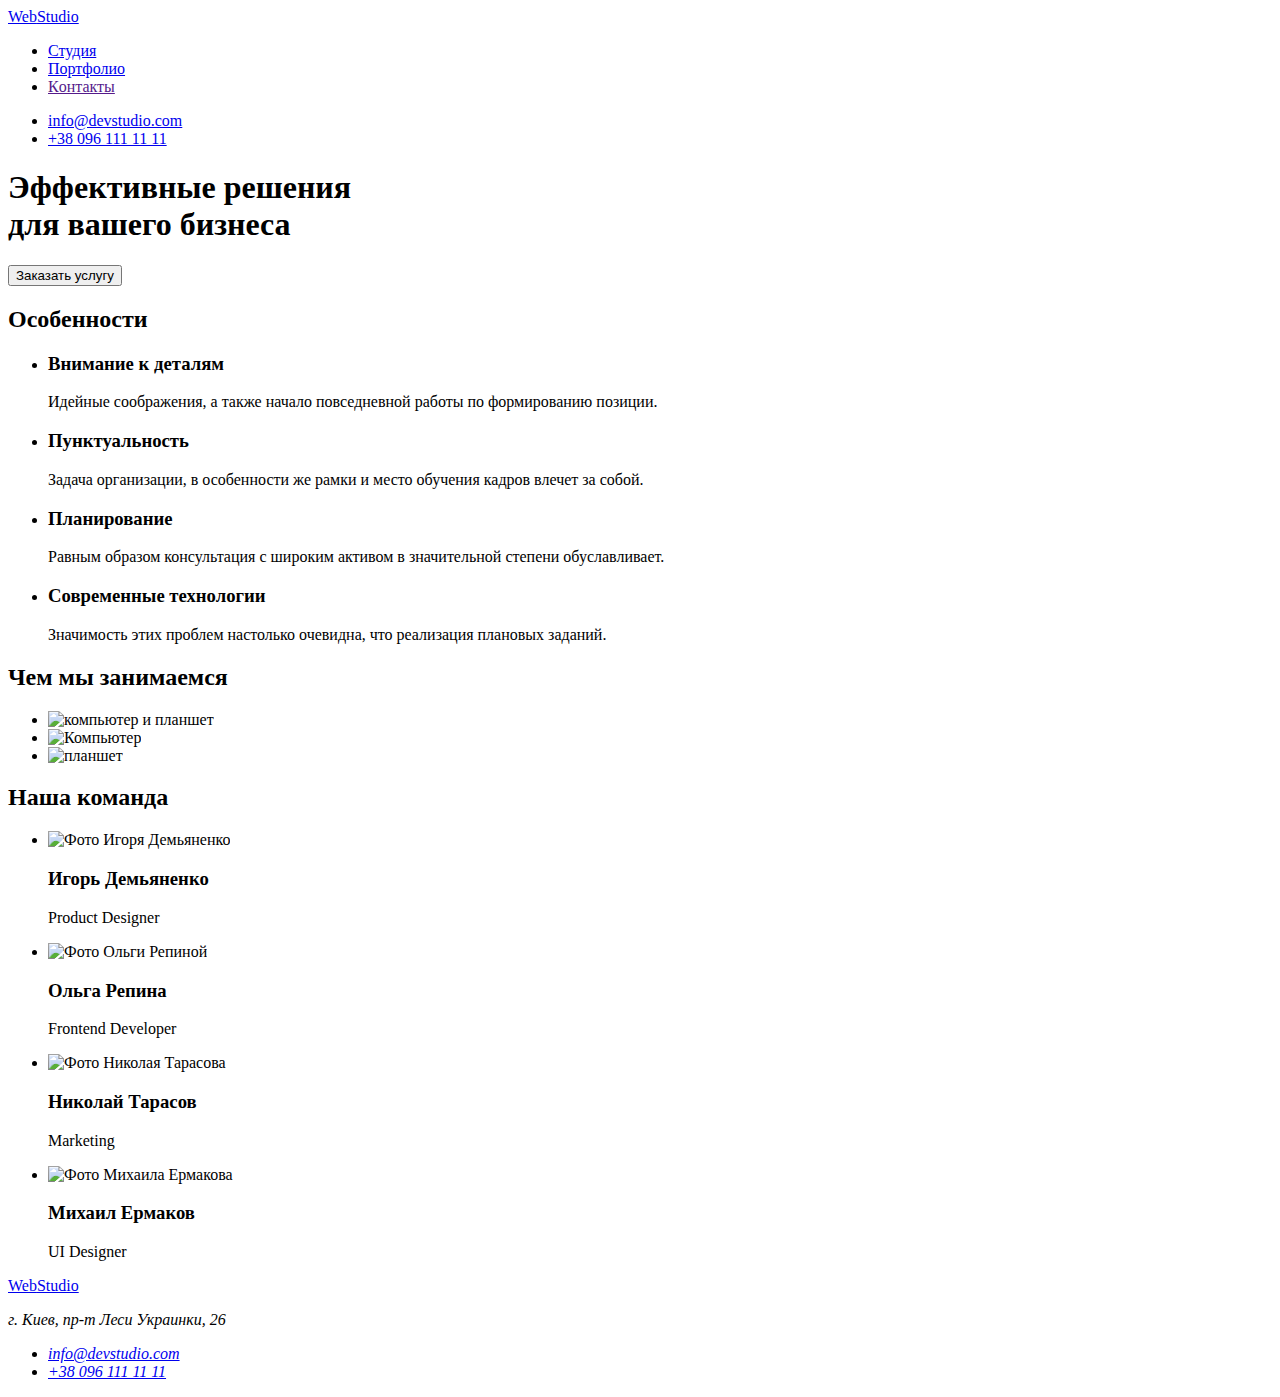
==== index.html @ 94d2646f "Добавляет стартовые файлы" ====
<!DOCTYPE html>
<html lang="ru">
  <head>
    <meta charset="UTF-8" />
    <meta name="viewport" content="width=device-width, initial-scale=1.0" />
    <title>WebStudio</title>
    <link rel="preconnect" href="https://fonts.gstatic.com" />
    <link
      href="https://fonts.googleapis.com/css2?family=Raleway:wght@700&family=Roboto:wght@400;500;700;900&display=swap"
      rel="stylesheet"
    />
    <link
      rel="stylesheet"
      href="https://cdnjs.cloudflare.com/ajax/libs/modern-normalize/1.0.0/modern-normalize.min.css"
      integrity="sha512-ISS7cAi1PEhQ8jnbJpJZMd29NlhNj4AWYyLOSp2CE/CsHxTCu+r+t0D2yoJudVrd0/8fTVPUVDzY5Tvli75u/g=="
      crossorigin="anonymous"
    />
    <link rel="stylesheet" href="css/styles.css" />
  </head>
  <body>
    <!--Шапка сайта-->
    <header class="page-header">
      <div class="container">
        <nav class="nav">
          <a class="link logo" href="./index.html"
            ><span class="logo-part">Web</span>Studio</a
          >
          <ul class="nav list">
            <li class="nav-item">
              <a class="link nav current" href="./index.html">Студия</a>
            </li>
            <li class="nav-item">
              <a class="link nav" href="./portfolio.html">Портфолио</a>
            </li>
            <li class="nav-item"><a class="link nav" href="">Кoнтакты</a></li>
          </ul>
        </nav>
        <ul class="list contacts">
          <li class="contacts-item">
            <a class="link" href="mailto:info@devstudio.com"
              >info@devstudio.com</a
            >
          </li>
          <li class="contacts-item">
            <a class="link" href="tel:+380961111111">+38 096 111 11 11</a>
          </li>
        </ul>
      </div>
    </header>

    <main>
      <!-- Hero section -->
      <section class="dark-bg hero-section">
        <div class="container hero-container">
          <h1 class="title">
            Эффективные решения <br />
            для вашего бизнеса
          </h1>
          <button type="button" class="button">Заказать услугу</button>
        </div>
      </section>
      <!-- Особенности -->
      <section class="section">
        <div class="container">
          <h2 class="hidden-title">Особенности</h2>
          <ul class="list card-set">
            <li class="features-item">
              <h3 class="title-features">Внимание к деталям</h3>
              <p class="text">
                Идейные соображения, а также начало повседневной работы по
                формированию позиции.
              </p>
            </li>
            <li class="features-item">
              <h3 class="title-features">Пунктуальность</h3>
              <p class="text">
                Задача организации, в особенности же рамки и место обучения
                кадров влечет за собой.
              </p>
            </li>
            <li class="features-item">
              <h3 class="title-features">Планирование</h3>
              <p class="text">
                Равным образом консультация с широким активом в значительной
                степени обуславливает.
              </p>
            </li>
            <li class="features-item">
              <h3 class="title-features">Современные технологии</h3>
              <p class="text">
                Значимость этих проблем настолько очевидна, что реализация
                плановых заданий.
              </p>
            </li>
          </ul>
        </div>
      </section>
      <!-- Чем мы занимаемся -->
      <section class="section gallery">
        <div class="container">
          <h2 class="second-title">Чем мы занимаемся</h2>
          <ul class="list card-set">
            <li class="gallery-item">
              <img
                width="370"
                src="./images/img.png"
                alt="компьютер и планшет"
              />
            </li>
            <li class="gallery-item">
              <img width="370" src="./images/img2.png" alt="Компьютер" />
            </li>
            <li class="gallery-item">
              <img width="370" src="./images/img3.png" alt="планшет" />
            </li>
          </ul>
        </div>
      </section>
      <!--Наша комнада-->
      <section class="section team">
        <div class="container">
          <h2 class="second-title">Наша команда</h2>
          <ul class="list card-set">
            <li class="team-cards">
              <img
                width="270"
                src="./images/demyanenko.jpg"
                alt="Фото Игоря Демьяненко"
              />
              <div class="card-text">
              <h3 class="team-names">Игорь Демьяненко</h3>
              <p class="position">Product Designer</p>
              </div>
            </li>
            <li class="team-cards">
              <img
                width="270"
                src="./images/repina.jpg"
                alt="Фото Ольги Репиной"
              />
              <div class="card-text">
              <h3 class="team-names">Ольга Репина</h3>
              <p class="position">Frontend Developer</p>
              </div>
              </li>
            </li>
            <li class="team-cards">
              <img
                width="270"
                src="./images/tarasov.jpg"
                alt="Фото Николая Тарасова"
              />
              <div class="card-text">
              <h3 class="team-names">Николай Тарасов</h3>
              <p class="position">Marketing</p>
              </div>
            </li>
            <li class="team-cards">
              <img
                width="270"
                src="./images/yermakov.jpg"
                alt="Фото Михаила Ермакова"
              />
              <div class="card-text">
              <h3 class="team-names">Михаил Ермаков</h3>
              <p class="position">UI Designer</p>
              </div>
            </li>
          </ul>
        </div>
      </section>
    </main>
    <footer class="dark-bg footer">
      <div class="container">
        <a class="link logo white" href="./index.html"
          ><span class="logo-part">Web</span>Studio</a
        >
        <address class="address">
          <p class="text address">г. Киев, пр-т Леси Украинки, 26</p>
          <ul class="list">
            <li class="footer-item">
              <a class="link" href="mailto:info@devstudio.com"
                >info@devstudio.com</a
              >
            </li>
            <li class="footer-item">
              <a class="link" href="tel:+380961111111">+38 096 111 11 11</a>
            </li>
          </ul>
        </address>
      </div>
    </footer>
  </body>
</html>
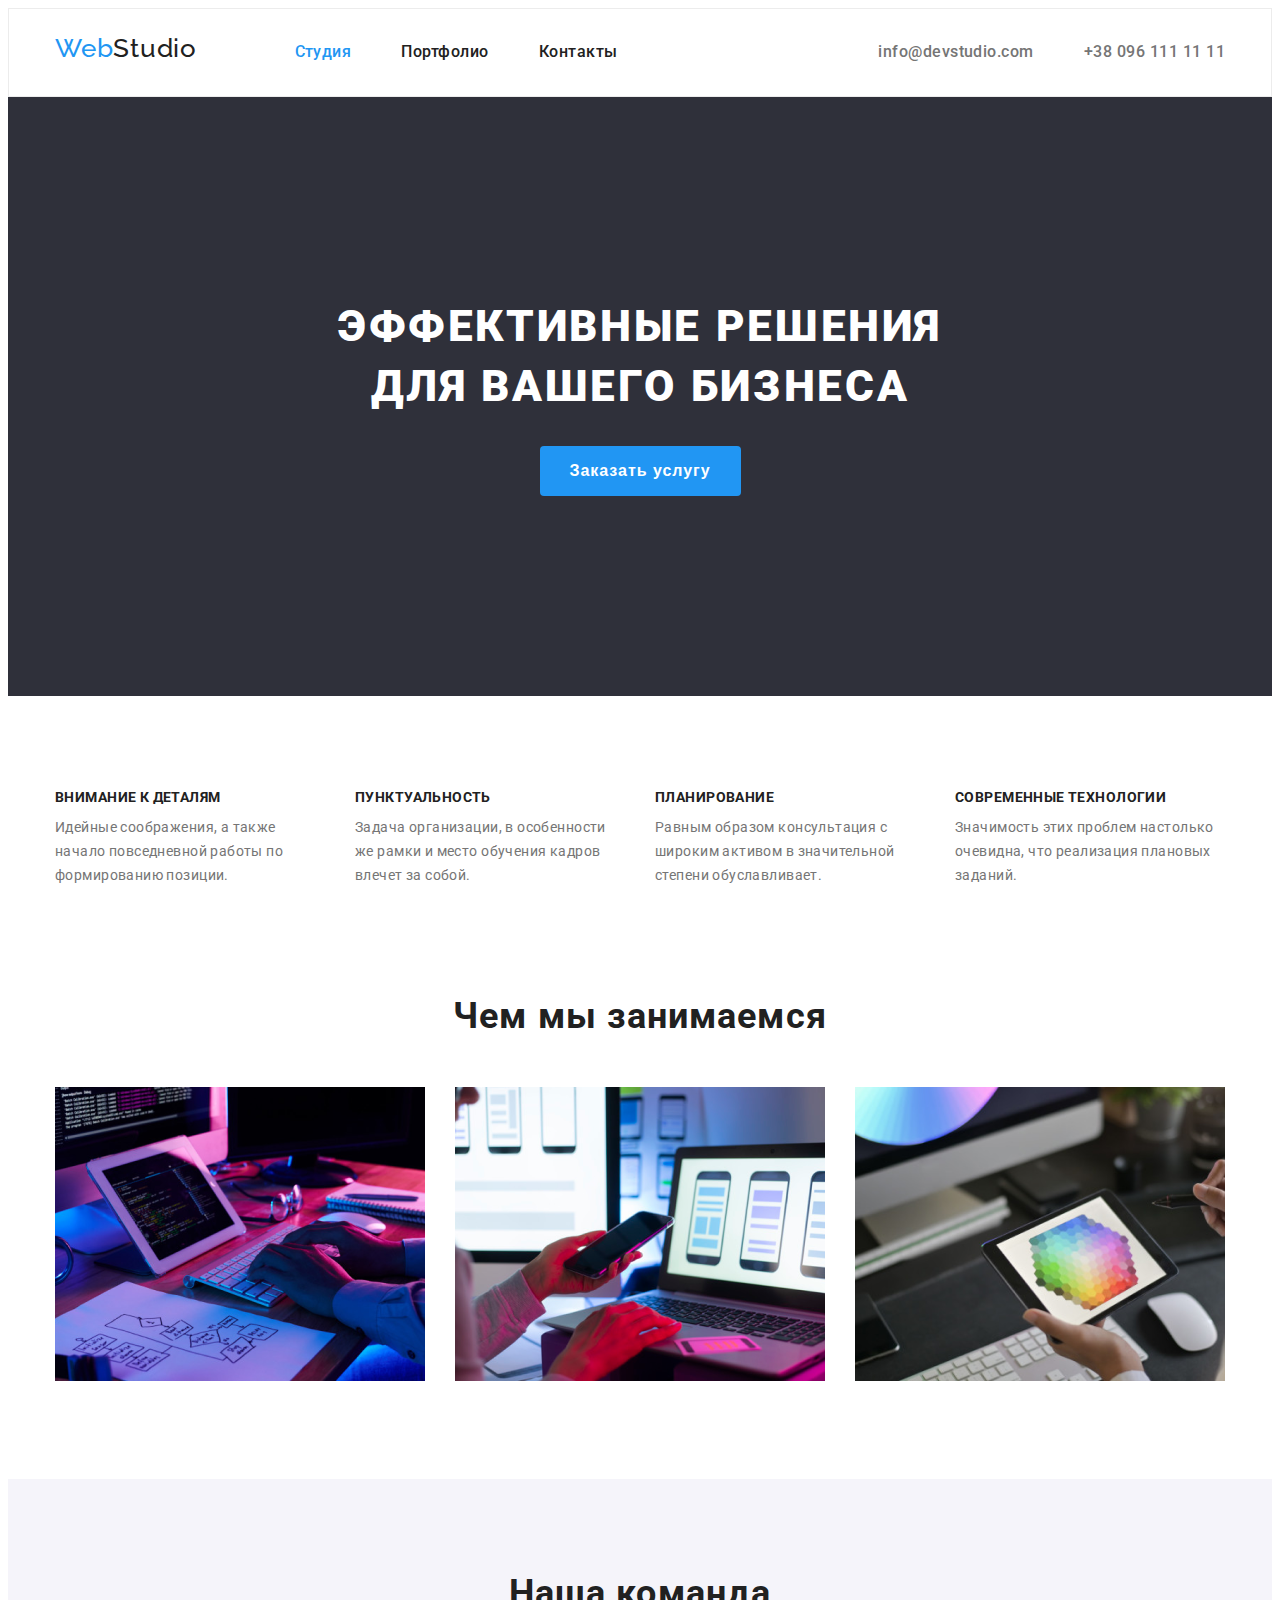
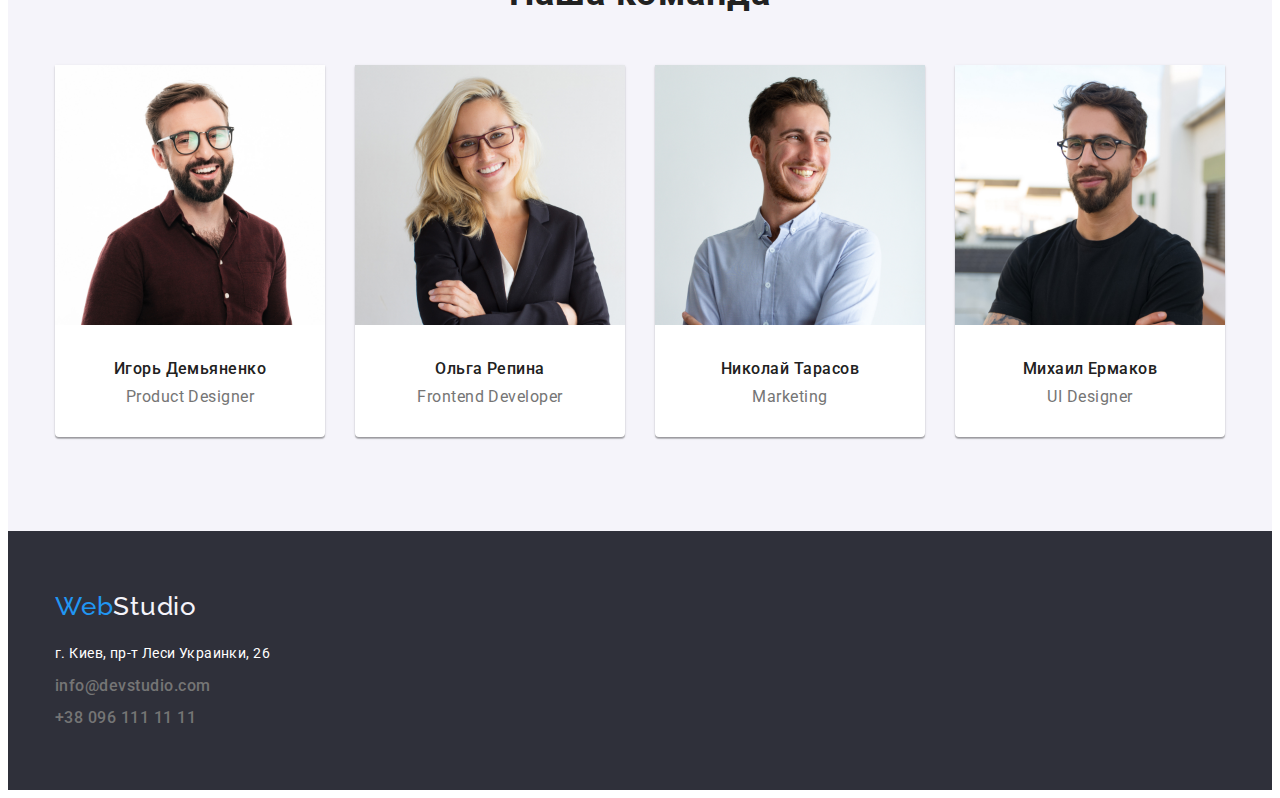
==== commit 497bb1ef: "Вносит правки" ====
--- a/index.html
+++ b/index.html
@@ -15,7 +15,7 @@
       integrity="sha512-ISS7cAi1PEhQ8jnbJpJZMd29NlhNj4AWYyLOSp2CE/CsHxTCu+r+t0D2yoJudVrd0/8fTVPUVDzY5Tvli75u/g=="
       crossorigin="anonymous"
     />
-    <link rel="stylesheet" href="css/styles.css" />
+    <link rel="stylesheet" href="./css /styles.css" />
   </head>
   <body>
     <!--Шапка сайта-->
@@ -103,15 +103,15 @@
             <li class="gallery-item">
               <img
                 width="370"
-                src="./images/img.png"
+                src="./images /img.png"
                 alt="компьютер и планшет"
               />
             </li>
             <li class="gallery-item">
-              <img width="370" src="./images/img2.png" alt="Компьютер" />
+              <img width="370" src="./images /img2.png" alt="Компьютер" />
             </li>
             <li class="gallery-item">
-              <img width="370" src="./images/img3.png" alt="планшет" />
+              <img width="370" src="./images /img3.png" alt="планшет" />
             </li>
           </ul>
         </div>
@@ -124,7 +124,7 @@
             <li class="team-cards">
               <img
                 width="270"
-                src="./images/demyanenko.jpg"
+                src="./images /demyanenko.jpg"
                 alt="Фото Игоря Демьяненко"
               />
               <div class="card-text">
@@ -135,7 +135,7 @@
             <li class="team-cards">
               <img
                 width="270"
-                src="./images/repina.jpg"
+                src="./images /repina.jpg"
                 alt="Фото Ольги Репиной"
               />
               <div class="card-text">
@@ -147,7 +147,7 @@
             <li class="team-cards">
               <img
                 width="270"
-                src="./images/tarasov.jpg"
+                src="./images /tarasov.jpg"
                 alt="Фото Николая Тарасова"
               />
               <div class="card-text">
@@ -158,7 +158,7 @@
             <li class="team-cards">
               <img
                 width="270"
-                src="./images/yermakov.jpg"
+                src="./images /yermakov.jpg"
                 alt="Фото Михаила Ермакова"
               />
               <div class="card-text">
--- a/css /styles.css
+++ b/css /styles.css
@@ -0,0 +1,355 @@
+:root {
+  --primary-color: #757575;
+  --secondary-color: #212121;
+  --accent-color: #2196f3;
+  --main-font: "Roboto";
+  --accent-font: "Raleway";
+  --prime-bg: #e5e5e5;
+  --secondary-bg: #f5f4fa;
+  --dark-bg: #2f303a;
+}
+html {
+  box-sizing: border-box;
+}
+
+*,
+*::before,
+*::after {
+  box-sizing: inherit;
+}
+
+h1,
+h2,
+h3,
+h4,
+h5,
+h6,
+p {
+  margin-top: 0;
+}
+
+.list {
+  list-style: none;
+  padding-left: 0;
+  margin: 0;
+}
+
+/* img {
+  display: block;
+  max-width: 100%;
+  height: auto; */
+
+body {
+  font-family: var(--main-font), sans-serif;
+  font-size: 16px;
+  letter-spacing: 0.03em;
+  color: var(--primary-color);
+  font-weight: 400;
+}
+
+.link {
+  color: inherit;
+  text-decoration: none;
+  line-height: 1.43;
+  font-weight: 500;
+  padding-top: 32px;
+  padding-bottom: 32px;
+}
+
+.container {
+  width: 1200px;
+  padding-right: 15px;
+  padding-left: 15px;
+  margin-left: auto;
+  margin-right: auto;
+}
+
+.nav.list {
+  display: inline-flex;
+}
+
+.nav-item:not(:last-child) {
+  margin-right: 50px;
+}
+
+.contacts-item:not(:last-child) {
+  margin-right: 50px;
+}
+
+.page-header .container {
+  display: flex;
+  align-items: center;
+}
+.nav {
+  margin-right: auto;
+  align-items: center;
+}
+.page-header .list.contacts {
+  display: flex;
+}
+
+.page-header {
+  /* padding-top: 30px;
+  padding-bottom: 30px; */
+  border: 1px solid #ececec;
+}
+
+.link.nav {
+  color: var(--secondary-color);
+  display: inline-block;
+}
+.link.nav.current {
+  color: var(--accent-color);
+}
+.link:hover,
+.link:focus,
+.link:active {
+  color: var(--accent-color);
+}
+
+.address {
+  font-style: inherit;
+  margin: 0;
+}
+.link.logo {
+  color: var(--secondary-color);
+  font-family: var(--accent-font);
+  font-size: 26px;
+  letter-spacing: 0.03em;
+  line-height: 1.19;
+  margin-right: 93px;
+  /* display: inline-block; */
+}
+.link.logo.white {
+  color: #f5f4fa;
+}
+.logo-part {
+  color: var(--accent-color);
+}
+.dark-bg {
+  background-color: var(--dark-bg);
+}
+.hero-section {
+  margin-left: auto;
+  margin-right: auto;
+  padding: 200px 0px;
+}
+
+.hero-container {
+  max-width: 696px;
+}
+
+.title {
+  font-size: 44px;
+  line-height: 1.36;
+  letter-spacing: 0.06em;
+  text-transform: uppercase;
+  text-align: center;
+  font-weight: 900;
+  color: #ffffff;
+}
+.button {
+  font-size: 16px;
+  line-height: 1.87;
+  font-weight: 700;
+  display: flex;
+  text-align: center;
+  align-items: center;
+  letter-spacing: 0.06em;
+  color: white;
+  background-color: var(--accent-color);
+  cursor: pointer;
+  margin-left: auto;
+  margin-right: auto;
+  /* margin-bottom: 200px; */
+  border: none;
+  border-radius: 4px;
+  padding-left: 30px;
+  padding-right: 30px;
+  padding-top: 10px;
+  padding-bottom: 10px;
+}
+.button:focus {
+  background-color: var(--accent-color);
+}
+.hidden-title {
+  /* visibility: hidden;
+  height: 0; */
+  position: absolute;
+  clip: rect(0 0 0 0);
+  width: 1px;
+  height: 1px;
+  margin: -1px;
+}
+.title-features {
+  font-size: 14px;
+  line-height: 1.14;
+  letter-spacing: 0.03em;
+  text-transform: uppercase;
+  color: var(--secondary-color);
+  font-weight: 700;
+  margin-bottom: 10px;
+}
+
+.text {
+  font-size: 14px;
+  line-height: 1.71;
+  letter-spacing: 0.03em;
+  color: var(--primary-color);
+}
+.section {
+  padding-top: 94px;
+  padding-bottom: 94px;
+}
+.section.team {
+  background-color: var(--secondary-bg);
+}
+.section.gallery {
+  padding-top: 0;
+}
+
+.second-title {
+  font-size: 36px;
+  line-height: 1.16;
+  text-align: center;
+  letter-spacing: 0.03em;
+  color: var(--secondary-color);
+  font-weight: 700;
+  margin-bottom: 50px;
+}
+.card-set {
+  display: flex;
+  flex-wrap: wrap;
+  margin-right: -30px;
+}
+.features-item {
+  width: 270px;
+  /* height: 101px; */
+  margin-right: 30px;
+  flex-basis: calc((100% - 4 * 30px) / 4);
+}
+
+.gallery-item {
+  margin-right: 30px;
+  flex-basis: calc((100% - 3 * 30px) / 3);
+}
+
+.team-names {
+  font-weight: 500;
+  font-size: 16px;
+  line-height: 1.187;
+  letter-spacing: 0.03em;
+  color: var(--secondary-color);
+  /* padding-top: 30px; */
+  margin-bottom: 0;
+}
+.team-cards {
+  text-align: center;
+  margin-right: 30px;
+  flex-basis: calc((100% - 4 * 30px) / 4);
+  background-color: #fff;
+  box-shadow: 0px 1px 3px rgba(0, 0, 0, 0.12), 0px 1px 1px rgba(0, 0, 0, 0.14),
+    0px 2px 1px rgba(0, 0, 0, 0.2);
+  border-radius: 0px 0px 4px 4px;
+}
+.card-text {
+  padding: 30px;
+}
+.position {
+  font-size: 16px;
+  line-height: 1.18;
+  letter-spacing: 0.03em;
+  color: var(--primary-color);
+  padding-top: 10px;
+  /* padding-bottom: 30px; */
+  margin-bottom: 0;
+}
+
+.dark-bg.footer {
+  padding-top: 60px;
+  padding-bottom: 60px;
+}
+.text.address {
+  color: #ffffff;
+  margin-top: 20px;
+}
+.footer-item {
+  margin-top: 9px;
+}
+.button-menu {
+  background: var(--secondary-bg);
+  border-radius: 4px;
+  font-family: Roboto;
+  font-size: 16px;
+  line-height: 1.62;
+  text-align: center;
+  letter-spacing: 0.03em;
+  align-items: center;
+  font-weight: 500;
+  border: none;
+  padding-left: 22px;
+  padding-right: 22px;
+  padding-top: 6px;
+  padding-bottom: 6px;
+}
+.button-menu:hover,
+.button-menu:focus {
+  background-color: var(--accent-color);
+  color: #ffffff;
+  box-shadow: 0px 3px 1px rgba(0, 0, 0, 0.1), 0px 1px 2px rgba(0, 0, 0, 0.08),
+    0px 2px 2px rgba(0, 0, 0, 0.12);
+}
+.menu {
+  text-align: center;
+  margin-right: 9px;
+}
+.list.menu-item {
+  justify-content: center;
+  margin-bottom: 50px;
+}
+.portfolio-text {
+  /* margin-left: 24px;
+  margin-top: 20px; */
+  padding-left: 24px;
+  padding-right: 24px;
+  padding-top: 20px;
+  padding-bottom: 20px;
+}
+
+.portfolio-tittle {
+  font-weight: 700;
+  font-size: 18px;
+  line-height: 2;
+  letter-spacing: 0.06em;
+  color: var(--secondary-color);
+  /* margin-top: 20px; */
+  /* margin-left: 24px; */
+  margin-bottom: 0;
+}
+.portfolio-item {
+  font-size: 16px;
+  line-height: 1.87;
+  letter-spacing: 0.03em;
+  color: var(--primary-color);
+  /* margin-left: 24px; */
+  /* margin-bottom: 20px; */
+  margin-top: 4px;
+  margin-block-end: 0em;
+}
+.portfolio-card {
+  margin-right: 30px;
+  flex-basis: calc((100% - 9 * 30px) / 9);
+  border: 1px solid #eeeeee;
+  width: 370px;
+  margin-bottom: 30px;
+  min-height: 404px;
+  border-top: none;
+}
+
+.portfolio-card:nth-child(3n) {
+  margin-right: 0;
+}
+
+.portfolio-card:nth-last-child(-n + 3) {
+  margin-bottom: 0;
+}
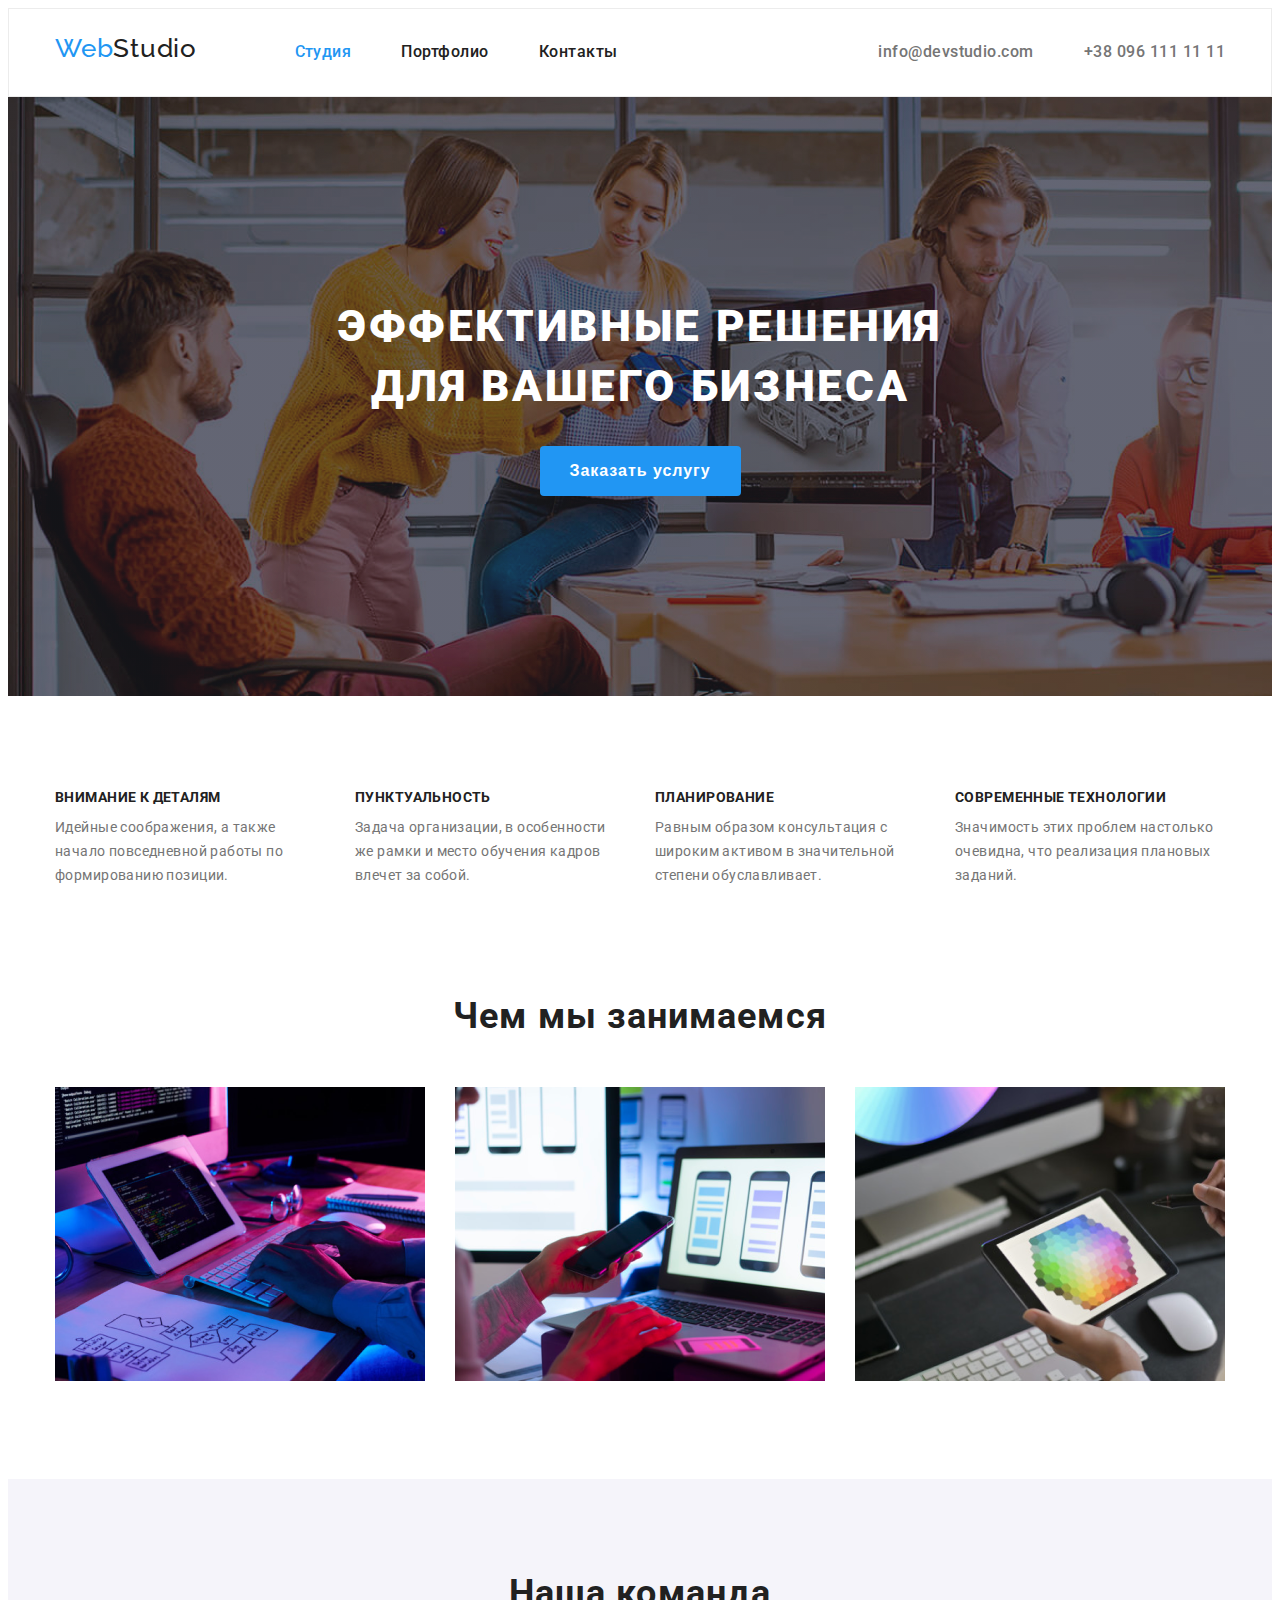
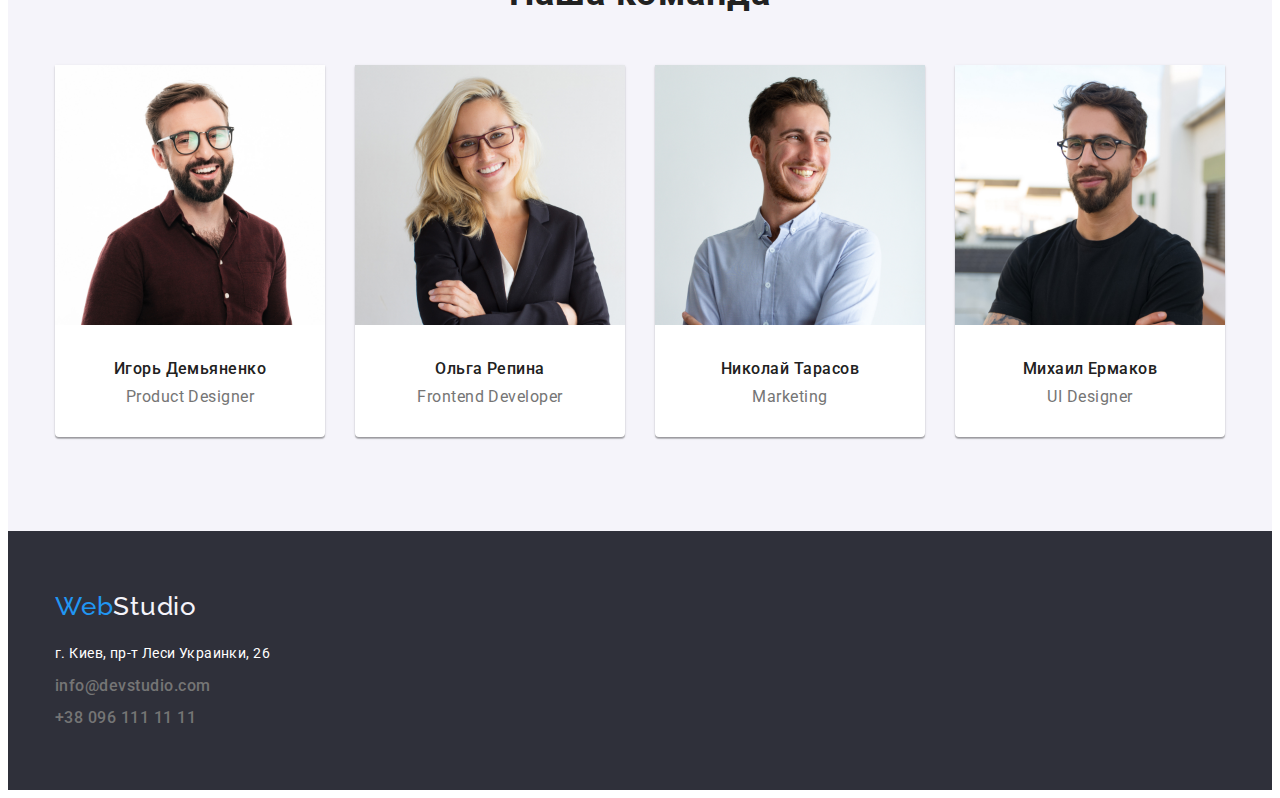
==== commit dce1f22e: "добавляет svg" ====
--- a/index.html
+++ b/index.html
@@ -50,7 +50,7 @@
 
     <main>
       <!-- Hero section -->
-      <section class="dark-bg hero-section">
+      <section class="hero-section">
         <div class="container hero-container">
           <h1 class="title">
             Эффективные решения <br />
@@ -103,15 +103,15 @@
             <li class="gallery-item">
               <img
                 width="370"
-                src="./images /img.png"
+                src="./images/img.png"
                 alt="компьютер и планшет"
               />
             </li>
             <li class="gallery-item">
-              <img width="370" src="./images /img2.png" alt="Компьютер" />
+              <img width="370" src="./images/img2.png" alt="Компьютер" />
             </li>
             <li class="gallery-item">
-              <img width="370" src="./images /img3.png" alt="планшет" />
+              <img width="370" src="./images/img3.png" alt="планшет" />
             </li>
           </ul>
         </div>
@@ -124,7 +124,7 @@
             <li class="team-cards">
               <img
                 width="270"
-                src="./images /demyanenko.jpg"
+                src="./images/demyanenko.jpg"
                 alt="Фото Игоря Демьяненко"
               />
               <div class="card-text">
@@ -135,7 +135,7 @@
             <li class="team-cards">
               <img
                 width="270"
-                src="./images /repina.jpg"
+                src="./images/repina.jpg"
                 alt="Фото Ольги Репиной"
               />
               <div class="card-text">
@@ -147,7 +147,7 @@
             <li class="team-cards">
               <img
                 width="270"
-                src="./images /tarasov.jpg"
+                src="./images/tarasov.jpg"
                 alt="Фото Николая Тарасова"
               />
               <div class="card-text">
@@ -158,7 +158,7 @@
             <li class="team-cards">
               <img
                 width="270"
-                src="./images /yermakov.jpg"
+                src="./images/yermakov.jpg"
                 alt="Фото Михаила Ермакова"
               />
               <div class="card-text">
--- a/css /styles.css
+++ b/css /styles.css
@@ -96,7 +96,7 @@
 
 .link.nav {
   color: var(--secondary-color);
-  display: inline-block;
+  display: block;
 }
 .link.nav.current {
   color: var(--accent-color);
@@ -133,6 +133,15 @@
   margin-left: auto;
   margin-right: auto;
   padding: 200px 0px;
+  background-image: linear-gradient(
+      to top,
+      rgba(47, 48, 58, 0.4),
+      rgba(47, 48, 58, 0.4)
+    ),
+    url(../images/bgimg.jpg);
+
+  max-width: 1600px;
+  background-repeat: no-repeat;
 }
 
 .hero-container {
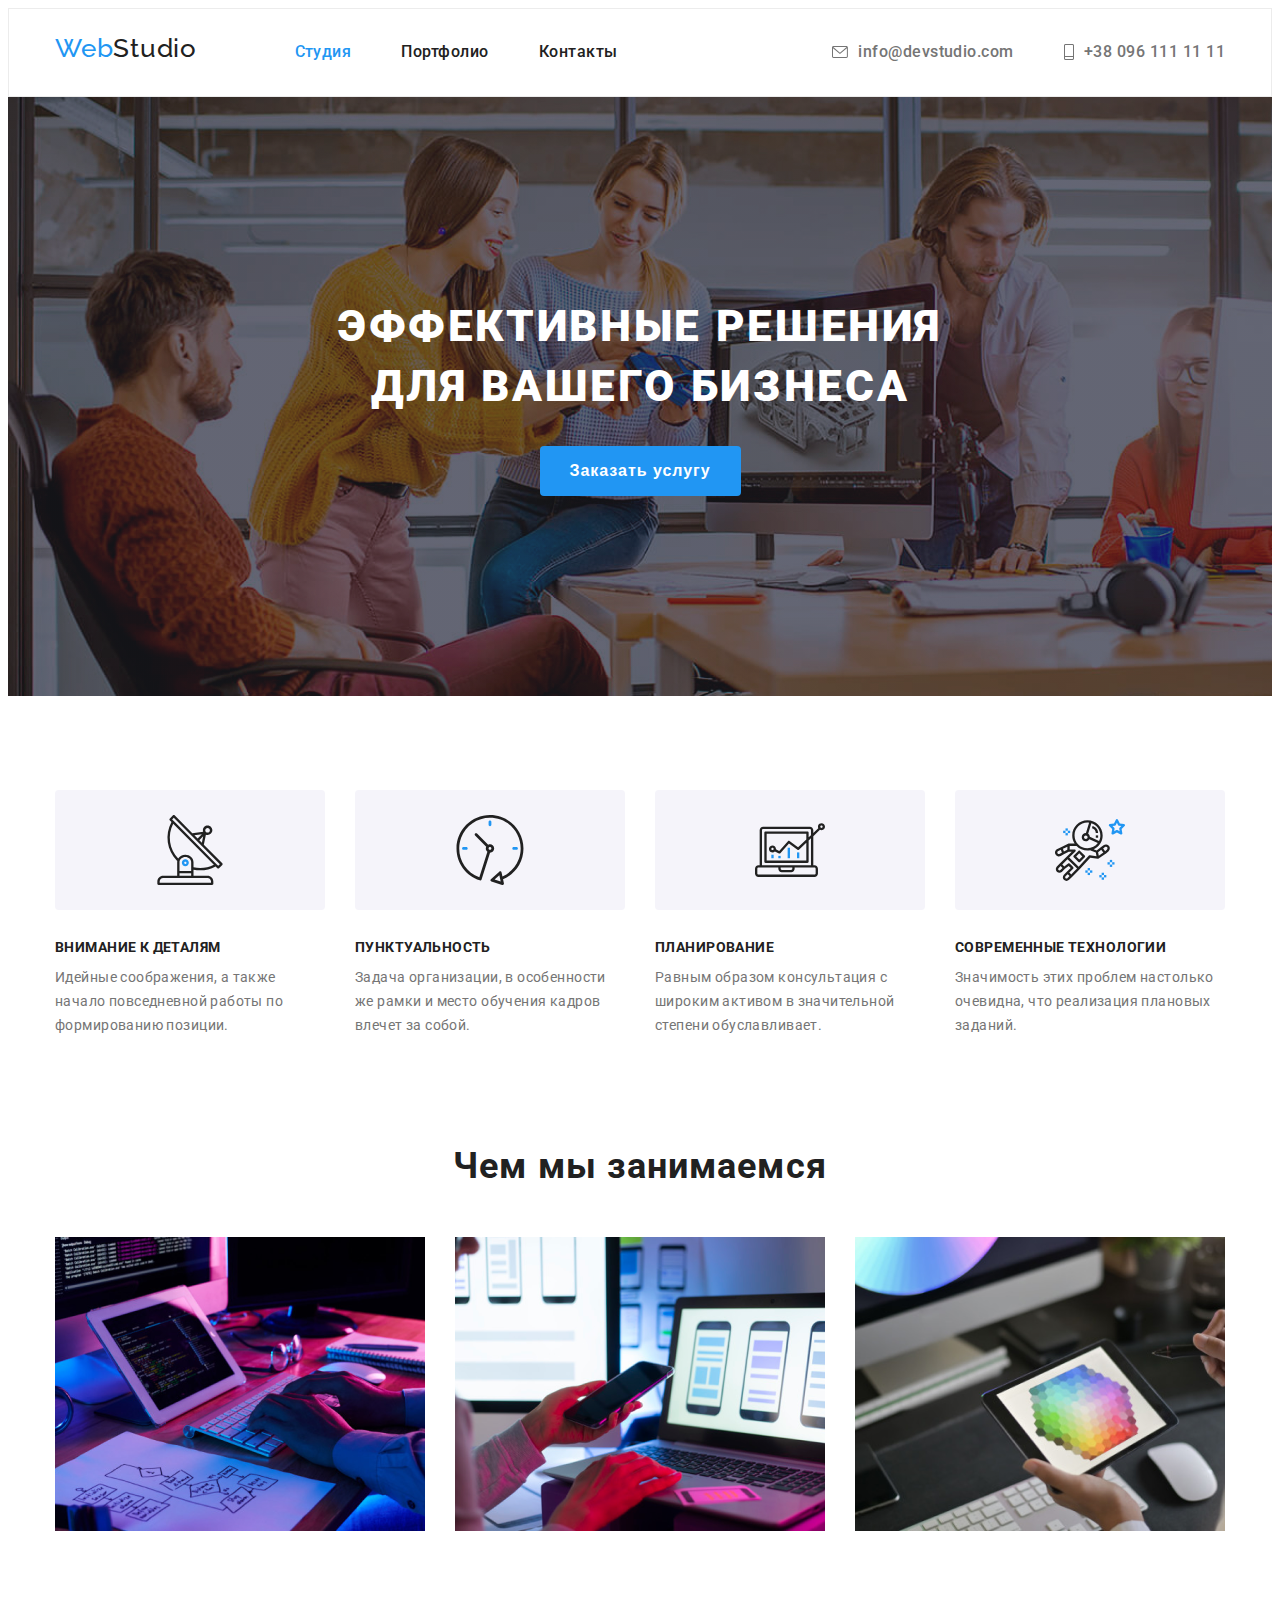
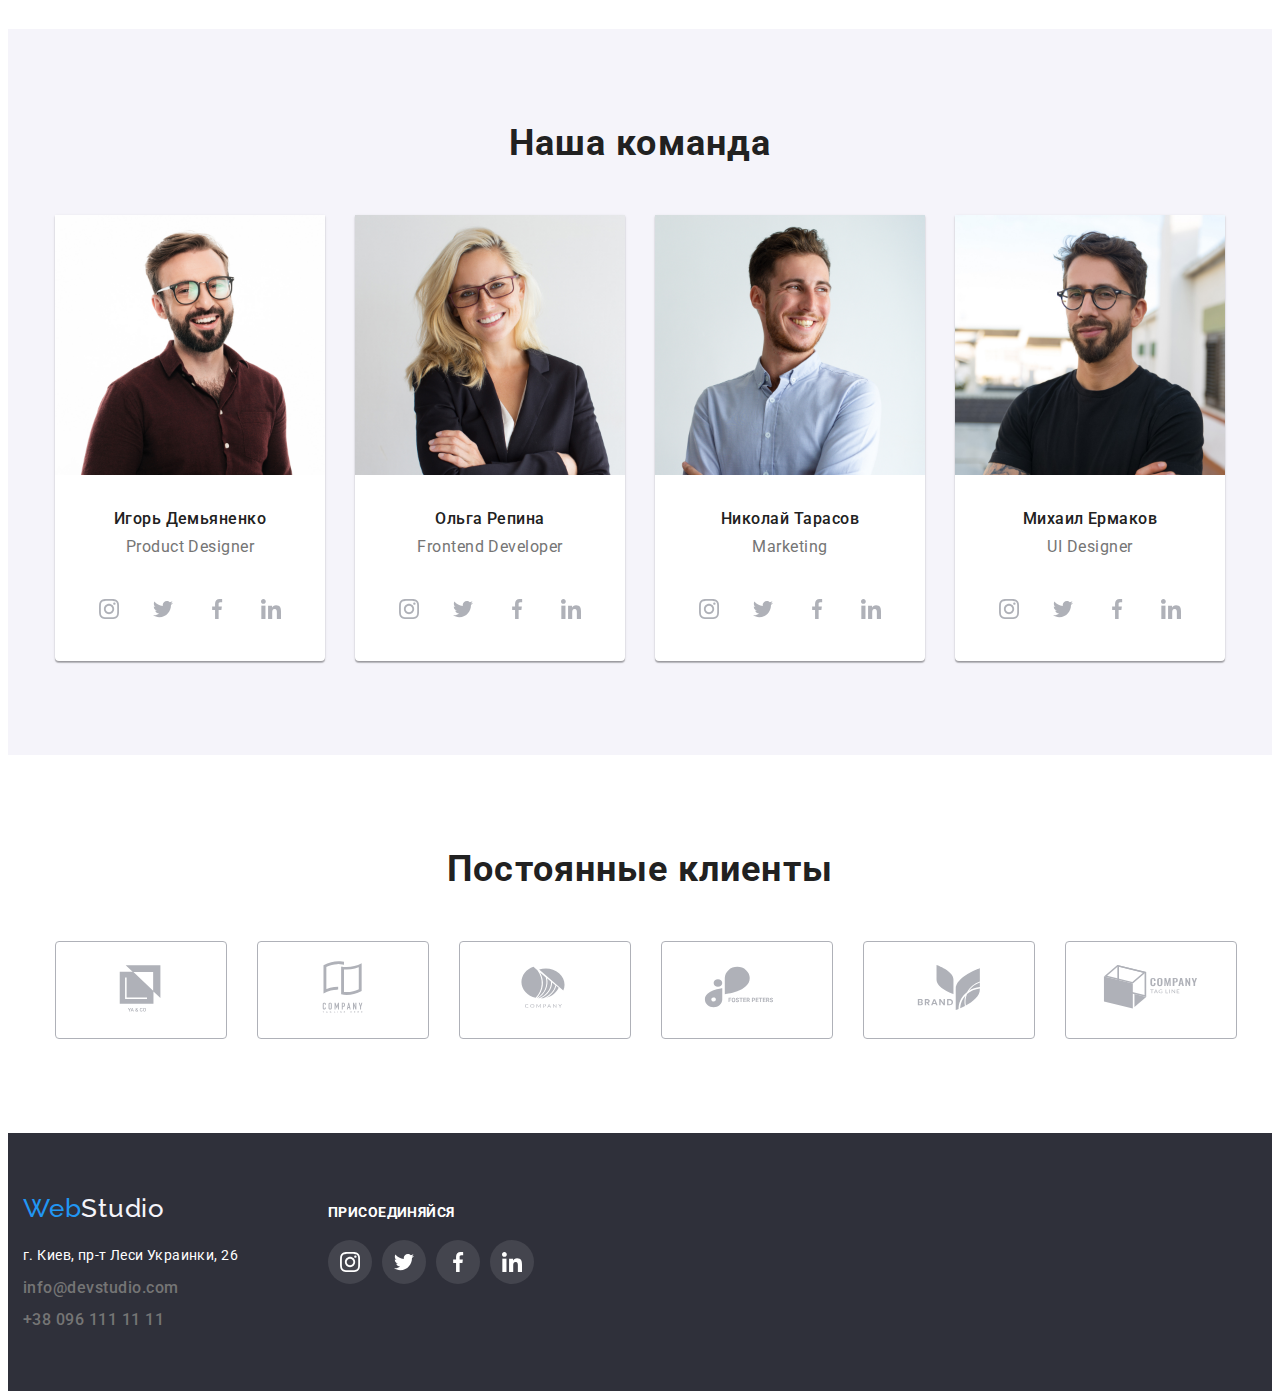
==== commit d3548193: "Добавляет фон и декоративные элементы" ====
--- a/index.html
+++ b/index.html
@@ -37,12 +37,20 @@
         </nav>
         <ul class="list contacts">
           <li class="contacts-item">
-            <a class="link" href="mailto:info@devstudio.com"
-              >info@devstudio.com</a
-            >
+            <a class="link contacts-link" href="mailto:info@devstudio.com"> 
+              <svg class="contacts-icon">
+                <use href="./images/svg/sprite.svg#icon-envelope"></use>
+              </svg>
+              info@devstudio.com
+              </a>
           </li>
           <li class="contacts-item">
-            <a class="link" href="tel:+380961111111">+38 096 111 11 11</a>
+            <a class="link contacts-link" href="tel:+380961111111">
+              <svg class="contacts-icon phone">
+                <use href="./images/svg/sprite.svg#icon-phone"></use>
+              </svg>
+              +38 096 111 11 11
+            </a>
           </li>
         </ul>
       </div>
@@ -64,28 +72,28 @@
         <div class="container">
           <h2 class="hidden-title">Особенности</h2>
           <ul class="list card-set">
-            <li class="features-item">
+            <li class="features-item first-feature">
               <h3 class="title-features">Внимание к деталям</h3>
               <p class="text">
                 Идейные соображения, а также начало повседневной работы по
                 формированию позиции.
               </p>
             </li>
-            <li class="features-item">
+            <li class="features-item second-feature">
               <h3 class="title-features">Пунктуальность</h3>
               <p class="text">
                 Задача организации, в особенности же рамки и место обучения
                 кадров влечет за собой.
               </p>
             </li>
-            <li class="features-item">
+            <li class="features-item third-feature">
               <h3 class="title-features">Планирование</h3>
               <p class="text">
                 Равным образом консультация с широким активом в значительной
                 степени обуславливает.
               </p>
             </li>
-            <li class="features-item">
+            <li class="features-item fourth-feature">
               <h3 class="title-features">Современные технологии</h3>
               <p class="text">
                 Значимость этих проблем настолько очевидна, что реализация
@@ -120,6 +128,7 @@
       <section class="section team">
         <div class="container">
           <h2 class="second-title">Наша команда</h2>
+
           <ul class="list card-set">
             <li class="team-cards">
               <img
@@ -131,6 +140,38 @@
               <h3 class="team-names">Игорь Демьяненко</h3>
               <p class="position">Product Designer</p>
               </div>
+              
+              <ul class="list social-icons">
+                <li class="social-icons-item">
+                  <a href="" class="social-icons-link" target="_blank" rel="noopener noreferrer">
+                    <svg class="social-icons-svg">
+                      <use href="./images/svg/sprite.svg#icon-instagram"></use>
+                    </svg>
+                  </a>
+                </li>
+                <li class="social-icons-item">
+                  <a href="" class="social-icons-link" target="_blank" rel="noopener noreferrer">
+                    <svg class="social-icons-svg">
+                      <use href="./images/svg/sprite.svg#icon-twitter"></use>
+                    </svg>
+                  </a>
+                </li>
+                <li class="social-icons-item">
+                  <a href="" class="social-icons-link" target="_blank" rel="noopener noreferrer">
+                    <svg class="social-icons-svg">
+                      <use href="./images/svg/sprite.svg#icon-facebook"></use>
+                    </svg>
+                  </a>
+                </li>
+                <li class="social-icons-item">
+                  <a href="" class="social-icons-link" target="_blank" rel="noopener noreferrer">
+                    <svg class="social-icons-svg">
+                      <use href="./images/svg/sprite.svg#icon-linkedin"></use>
+                    </svg>
+                  </a>
+                </li>
+              </ul>
+
             </li>
             <li class="team-cards">
               <img
@@ -142,6 +183,38 @@
               <h3 class="team-names">Ольга Репина</h3>
               <p class="position">Frontend Developer</p>
               </div>
+
+               <ul class="list social-icons">
+                <li class="social-icons-item">
+                  <a href="" class="social-icons-link" target="_blank" rel="noopener noreferrer">
+                    <svg class="social-icons-svg">
+                      <use href="./images/svg/sprite.svg#icon-instagram"></use>
+                    </svg>
+                  </a>
+                </li>
+                <li class="social-icons-item">
+                  <a href="" class="social-icons-link" target="_blank" rel="noopener noreferrer">
+                    <svg class="social-icons-svg">
+                      <use href="./images/svg/sprite.svg#icon-twitter"></use>
+                    </svg>
+                  </a>
+                </li>
+                <li class="social-icons-item">
+                  <a href="" class="social-icons-link" target="_blank" rel="noopener noreferrer">
+                    <svg class="social-icons-svg">
+                      <use href="./images/svg/sprite.svg#icon-facebook"></use>
+                    </svg>
+                  </a>
+                </li>
+                <li class="social-icons-item">
+                  <a href="" class="social-icons-link" target="_blank" rel="noopener noreferrer">
+                    <svg class="social-icons-svg">
+                      <use href="./images/svg/sprite.svg#icon-linkedin"></use>
+                    </svg>
+                  </a>
+                </li>
+              </ul>
+
               </li>
             </li>
             <li class="team-cards">
@@ -154,6 +227,38 @@
               <h3 class="team-names">Николай Тарасов</h3>
               <p class="position">Marketing</p>
               </div>
+
+               <ul class="list social-icons">
+                <li class="social-icons-item">
+                  <a href="" class="social-icons-link" target="_blank" rel="noopener noreferrer">
+                    <svg class="social-icons-svg">
+                      <use href="./images/svg/sprite.svg#icon-instagram"></use>
+                    </svg>
+                  </a>
+                </li>
+                <li class="social-icons-item">
+                  <a href="" class="social-icons-link" target="_blank" rel="noopener noreferrer">
+                    <svg class="social-icons-svg">
+                      <use href="./images/svg/sprite.svg#icon-twitter"></use>
+                    </svg>
+                  </a>
+                </li>
+                <li class="social-icons-item">
+                  <a href="" class="social-icons-link" target="_blank" rel="noopener noreferrer">
+                    <svg class="social-icons-svg">
+                      <use href="./images/svg/sprite.svg#icon-facebook"></use>
+                    </svg>
+                  </a>
+                </li>
+                <li class="social-icons-item">
+                  <a href="" class="social-icons-link" target="_blank" rel="noopener noreferrer">
+                    <svg class="social-icons-svg">
+                      <use href="./images/svg/sprite.svg#icon-linkedin"></use>
+                    </svg>
+                  </a>
+                </li>
+              </ul>
+
             </li>
             <li class="team-cards">
               <img
@@ -165,13 +270,99 @@
               <h3 class="team-names">Михаил Ермаков</h3>
               <p class="position">UI Designer</p>
               </div>
+
+               <ul class="list social-icons">
+                <li class="social-icons-item">
+                  <a href="" class="social-icons-link" target="_blank" rel="noopener noreferrer">
+                    <svg class="social-icons-svg">
+                      <use href="./images/svg/sprite.svg#icon-instagram"></use>
+                    </svg>
+                  </a>
+                </li>
+                <li class="social-icons-item">
+                  <a href="" class="social-icons-link" target="_blank" rel="noopener noreferrer">
+                    <svg class="social-icons-svg">
+                      <use href="./images/svg/sprite.svg#icon-twitter"></use>
+                    </svg>
+                  </a>
+                </li>
+                <li class="social-icons-item">
+                  <a href="" class="social-icons-link" target="_blank" rel="noopener noreferrer">
+                    <svg class="social-icons-svg">
+                      <use href="./images/svg/sprite.svg#icon-facebook"></use>
+                    </svg>
+                  </a>
+                </li>
+                <li class="social-icons-item">
+                  <a href="" class="social-icons-link" target="_blank" rel="noopener noreferrer">
+                    <svg class="social-icons-svg">
+                      <use href="./images/svg/sprite.svg#icon-linkedin"></use>
+                    </svg>
+                  </a>
+                </li>
+              </ul>
+
+            </li>
+          </ul>
+        </div>
+      </section>
+
+      <!-- Постоянные  клиенты -->
+      <section class="section">
+        <div class="container">
+          <h2 class="second-title">Постоянные клиенты</h2>
+          <ul class="list clients-list">
+            <li class="clients-item">
+              <a href="" class="clients-link">
+                <svg class="clients-svg">
+                  <use href="./images/svg/sprite.svg#icon-yaco"></use>
+                </svg>
+              </a>
+            </li>
+            <li class="clients-item">
+              <a href="" class="clients-link">
+                <svg class="clients-svg">
+                  <use href="./images/svg/sprite.svg#icon-company"></use>
+                </svg>
+              </a>
+            </li>
+            <li class="clients-item">
+              <a href="" class="clients-link">
+                <svg class="clients-svg">
+                  <use href="./images/svg/sprite.svg#icon-thirdco"></use>
+                </svg>
+              </a>
+            </li>
+            <li class="clients-item">
+              <a href="" class="clients-link">
+                <svg class="clients-svg">
+                  <use href="./images/svg/sprite.svg#icon-foster"></use>
+                </svg>
+              </a>
+            </li>
+            <li class="clients-item">
+              <a href="" class="clients-link">
+                <svg class="clients-svg">
+                  <use href="./images/svg/sprite.svg#icon-brand"></use>
+                </svg>
+              </a>
+            </li>
+            <li class="clients-item">
+              <a href="" class="clients-link">
+                <svg class="clients-svg">
+                  <use href="./images/svg/sprite.svg#icon-tagline"></use>
+                </svg>
+              </a>
             </li>
           </ul>
         </div>
       </section>
     </main>
+    
+    <!-- Футер -->
     <footer class="dark-bg footer">
-      <div class="container">
+      <div class="container footer-container">
+        <div class="address-container">
         <a class="link logo white" href="./index.html"
           ><span class="logo-part">Web</span>Studio</a
         >
@@ -188,7 +379,41 @@
             </li>
           </ul>
         </address>
-      </div>
+        </div>
+        <div class="join-container">
+           <h3 class="third-title">Присоединяйся</h3>
+             <ul class="list social-icons">
+                <li class="social-icons-item">
+                  <a href="" class="footer-icons-link" target="_blank" rel="noopener noreferrer">
+                    <svg class="footer-icons-svg">
+                      <use href="./images/svg/sprite.svg#icon-instagram"></use>
+                    </svg>
+                  </a>
+                </li>
+                <li class="social-icons-item">
+                  <a href="" class="footer-icons-link" target="_blank" rel="noopener noreferrer">
+                    <svg class="footer-icons-svg">
+                      <use href="./images/svg/sprite.svg#icon-twitter"></use>
+                    </svg>
+                  </a>
+                </li>
+                <li class="social-icons-item">
+                  <a href="" class="footer-icons-link" target="_blank" rel="noopener noreferrer">
+                    <svg class="footer-icons-svg">
+                      <use href="./images/svg/sprite.svg#icon-facebook"></use>
+                    </svg>
+                  </a>
+                </li>
+                <li class="social-icons-item">
+                  <a href="" class="footer-icons-link" target="_blank" rel="noopener noreferrer">
+                    <svg class="footer-icons-svg">
+                      <use href="./images/svg/sprite.svg#icon-linkedin"></use>
+                    </svg>
+                  </a>
+                </li>
+              </ul>
+              </div>
+          </div>
     </footer>
   </body>
 </html>
--- a/css /styles.css
+++ b/css /styles.css
@@ -7,6 +7,7 @@
   --prime-bg: #e5e5e5;
   --secondary-bg: #f5f4fa;
   --dark-bg: #2f303a;
+  --social-icon-color: #afb1b8;
 }
 html {
   box-sizing: border-box;
@@ -64,6 +65,7 @@
   margin-right: auto;
 }
 
+/* Хедер */
 .nav.list {
   display: inline-flex;
 }
@@ -74,6 +76,23 @@
 
 .contacts-item:not(:last-child) {
   margin-right: 50px;
+}
+.contacts-link {
+  display: flex;
+  align-items: center;
+}
+.contacts-icon {
+  width: 16px;
+  height: 12px;
+  margin-right: 10px;
+  fill: var(--primary-color);
+}
+.contacts-icon.phone {
+  width: 10px;
+  height: 16px;
+}
+.link:hover .contacts-icon {
+  fill: var(--accent-color);
 }
 
 .page-header .container {
@@ -129,6 +148,7 @@
 .dark-bg {
   background-color: var(--dark-bg);
 }
+/* Hero section */
 .hero-section {
   margin-left: auto;
   margin-right: auto;
@@ -181,9 +201,9 @@
 .button:focus {
   background-color: var(--accent-color);
 }
+
+/* Особенности */
 .hidden-title {
-  /* visibility: hidden;
-  height: 0; */
   position: absolute;
   clip: rect(0 0 0 0);
   width: 1px;
@@ -198,6 +218,55 @@
   color: var(--secondary-color);
   font-weight: 700;
   margin-bottom: 10px;
+}
+.first-feature::before {
+  content: "";
+  width: 270px;
+  height: 120px;
+  background-image: url(../images/svg/antenna.svg);
+  display: block;
+  background-position: right 100px top 25px;
+  background-repeat: no-repeat;
+  border-radius: 4px;
+  background-color: var(--secondary-bg);
+  margin-bottom: 30px;
+}
+
+.second-feature::before {
+  content: "";
+  width: 270px;
+  height: 120px;
+  background-image: url(../images/svg/clock.svg);
+  display: block;
+  background-position: right 100px top 25px;
+  background-repeat: no-repeat;
+  border-radius: 4px;
+  background-color: var(--secondary-bg);
+  margin-bottom: 30px;
+}
+.third-feature::before {
+  content: "";
+  width: 270px;
+  height: 120px;
+  background-image: url(../images/svg/diagram.svg);
+  display: block;
+  background-position: right 100px top 25px;
+  background-repeat: no-repeat;
+  border-radius: 4px;
+  background-color: var(--secondary-bg);
+  margin-bottom: 30px;
+}
+.fourth-feature::before {
+  content: "";
+  width: 270px;
+  height: 120px;
+  background-image: url(../images/svg/astronaut.svg);
+  display: block;
+  background-position: right 100px top 25px;
+  background-repeat: no-repeat;
+  border-radius: 4px;
+  background-color: var(--secondary-bg);
+  margin-bottom: 30px;
 }
 
 .text {
@@ -273,6 +342,68 @@
   /* padding-bottom: 30px; */
   margin-bottom: 0;
 }
+/* Иконки соц-сетей */
+.social-icons {
+  display: inline-flex;
+  padding-bottom: 30px;
+}
+.social-icons-item:not(:last-child) {
+  margin-right: 10px;
+}
+.social-icons-svg {
+  width: 20px;
+  height: 20px;
+  fill: var(--social-icon-color);
+}
+.social-icons-link {
+  width: 44px;
+  height: 44px;
+  border-radius: 50%;
+  background-color: #fff;
+  display: flex;
+  align-items: center;
+  justify-content: center;
+}
+.social-icons-link:hover .social-icons-svg,
+.social-icons-link:focus .social-icons-svg {
+  fill: #fff;
+}
+.social-icons-link:hover,
+.social-icons-link:focus {
+  background-color: var(--accent-color);
+}
+
+/* Постоянные клиенты */
+.clients-list {
+  display: flex;
+}
+.clients-link {
+  border: 1px solid var(--social-icon-color);
+  border-radius: 4px;
+  display: block;
+  padding-left: 32px;
+  padding-right: 32px;
+  padding-top: 16px;
+  padding-bottom: 16px;
+}
+.clients-link:hover .clients-svg,
+.clients-link:focus .clients-svg {
+  fill: var(--accent-color);
+}
+.clients-link:hover,
+.clients-link:focus {
+  border-color: var(--accent-color);
+}
+.clients-svg {
+  width: 106px;
+  height: 60px;
+  fill: var(--social-icon-color);
+}
+.clients-item:not(:last-child) {
+  margin-right: 30px;
+}
+
+/* Футер */
 
 .dark-bg.footer {
   padding-top: 60px;
@@ -285,6 +416,41 @@
 .footer-item {
   margin-top: 9px;
 }
+.third-title {
+  font-weight: bold;
+  font-size: 14px;
+  line-height: 16px;
+  letter-spacing: 0.03em;
+  text-transform: uppercase;
+  color: #ffffff;
+  margin-bottom: 20px;
+}
+/* Иконки футера */
+.footer-icons-link {
+  width: 44px;
+  height: 44px;
+  border-radius: 50%;
+  background-color: rgba(255, 255, 255, 0.1);
+  display: flex;
+  align-items: center;
+  justify-content: center;
+}
+.footer-icons-svg {
+  width: 20px;
+  height: 20px;
+  fill: #ffffff;
+}
+.footer-icons-link:hover {
+  background-color: var(--accent-color);
+}
+.footer-container {
+  display: inline-flex;
+  align-items: baseline;
+}
+.address-container {
+  margin-right: 70px;
+}
+/* Портфолио */
 .button-menu {
   background: var(--secondary-bg);
   border-radius: 4px;
@@ -317,8 +483,6 @@
   margin-bottom: 50px;
 }
 .portfolio-text {
-  /* margin-left: 24px;
-  margin-top: 20px; */
   padding-left: 24px;
   padding-right: 24px;
   padding-top: 20px;
@@ -331,8 +495,6 @@
   line-height: 2;
   letter-spacing: 0.06em;
   color: var(--secondary-color);
-  /* margin-top: 20px; */
-  /* margin-left: 24px; */
   margin-bottom: 0;
 }
 .portfolio-item {
@@ -354,7 +516,10 @@
   min-height: 404px;
   border-top: none;
 }
-
+.portfolio-card:hover {
+  box-shadow: 0px 1px 1px rgba(0, 0, 0, 0.12), 0px 4px 4px rgba(0, 0, 0, 0.06),
+    1px 4px 6px rgba(0, 0, 0, 0.16);
+}
 .portfolio-card:nth-child(3n) {
   margin-right: 0;
 }
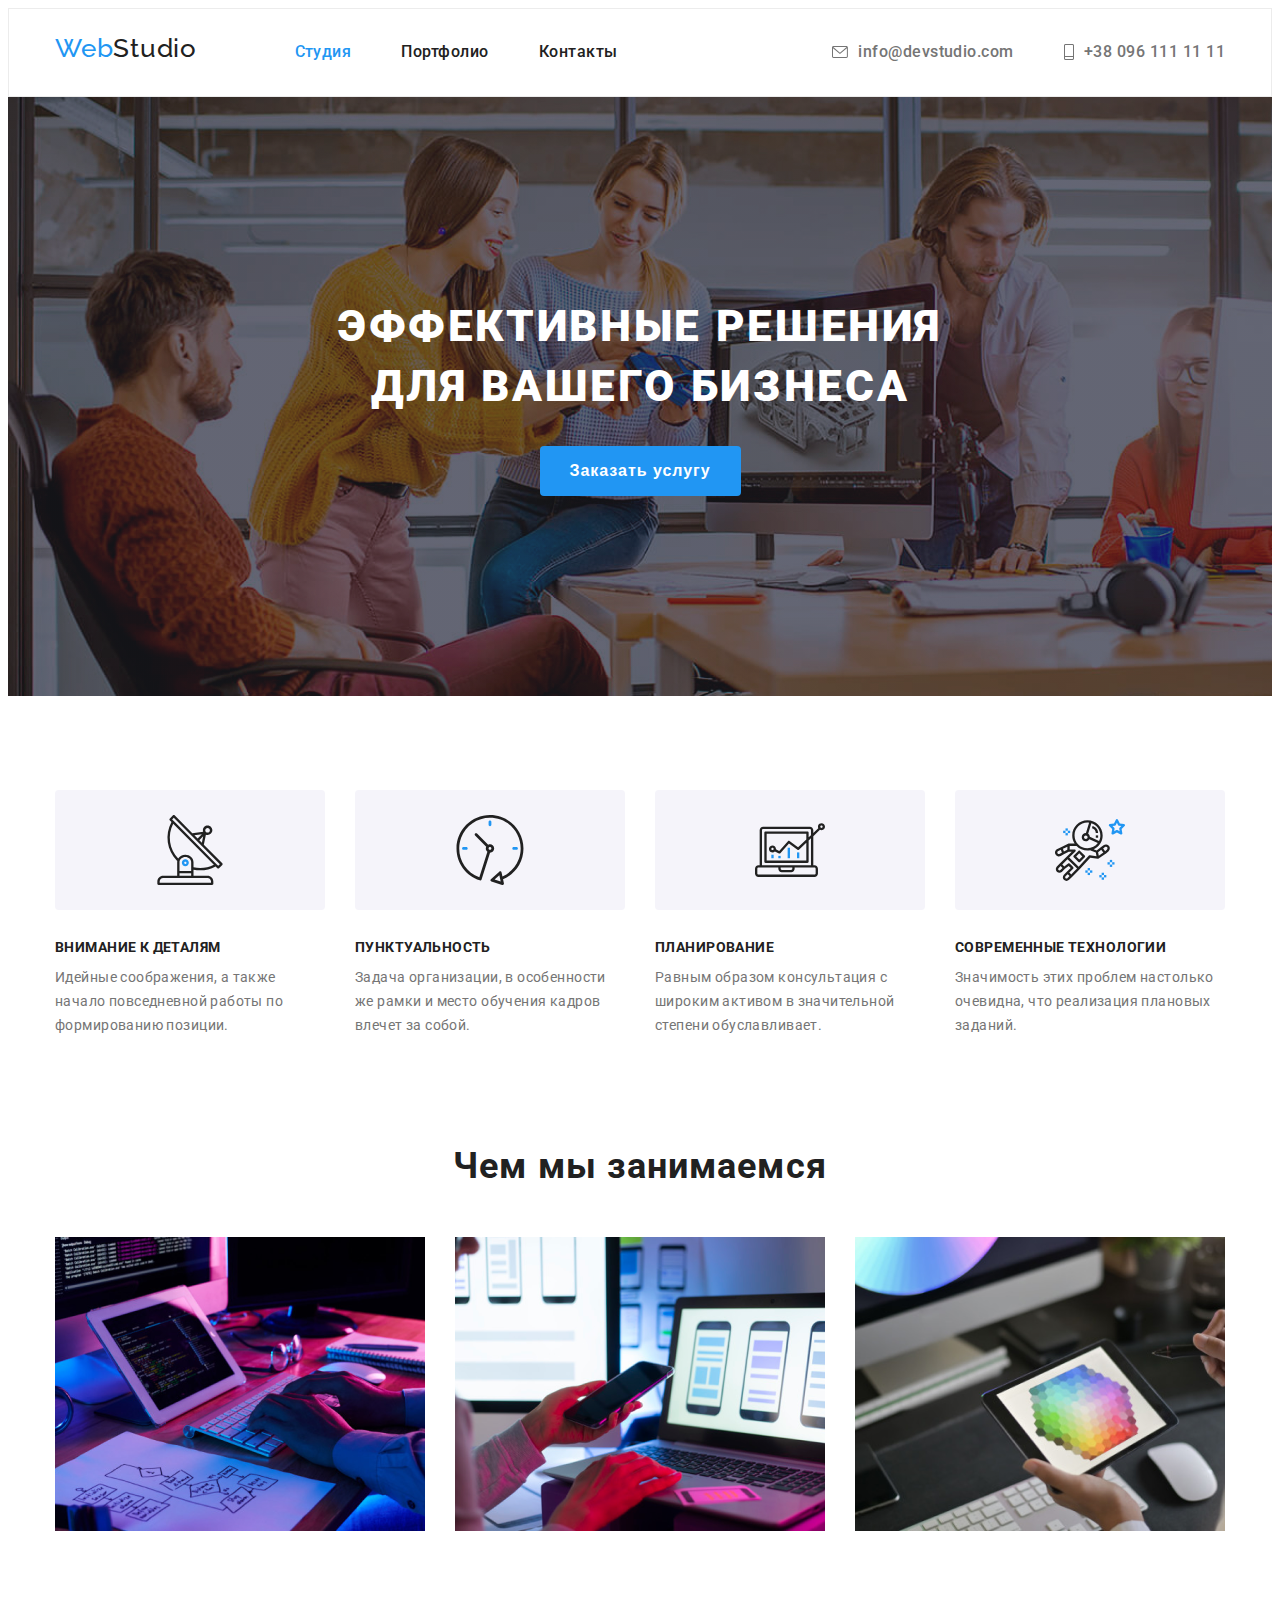
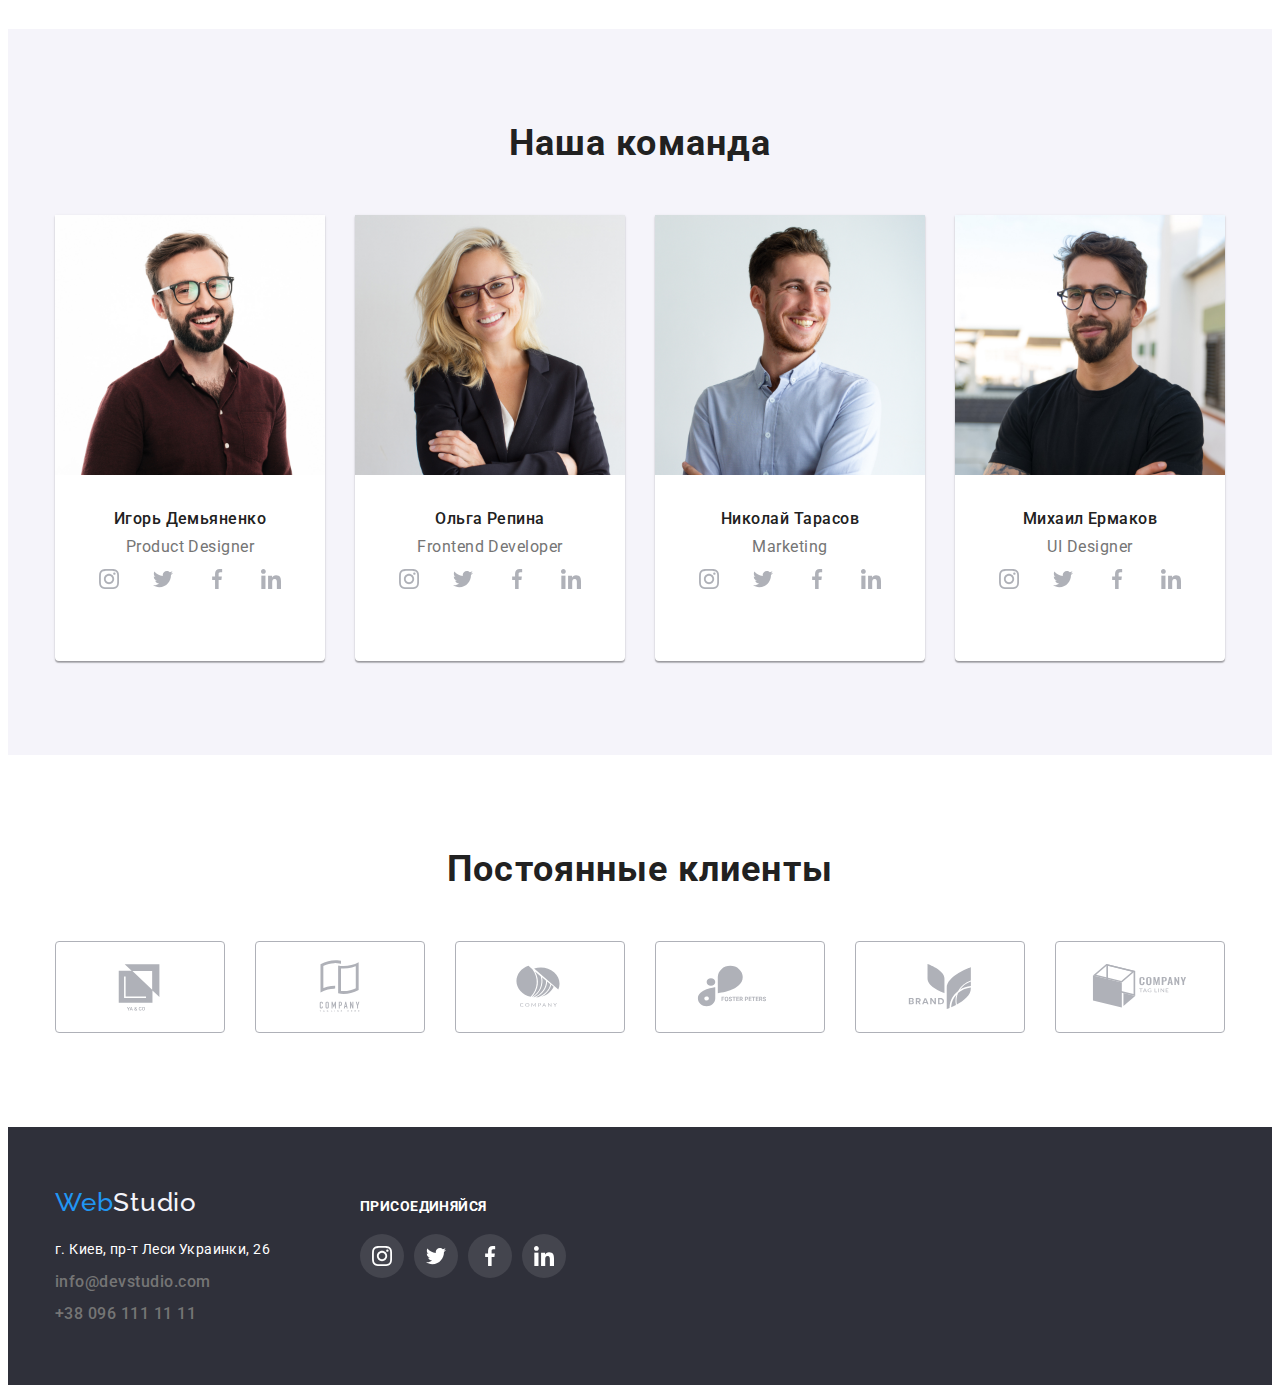
==== commit c30495e0: "Добавляет правки, проходит проверку валидатором" ====
--- a/index.html
+++ b/index.html
@@ -37,12 +37,12 @@
         </nav>
         <ul class="list contacts">
           <li class="contacts-item">
-            <a class="link contacts-link" href="mailto:info@devstudio.com"> 
+            <a class="link contacts-link" href="mailto:info@devstudio.com">
               <svg class="contacts-icon">
                 <use href="./images/svg/sprite.svg#icon-envelope"></use>
               </svg>
               info@devstudio.com
-              </a>
+            </a>
           </li>
           <li class="contacts-item">
             <a class="link contacts-link" href="tel:+380961111111">
@@ -137,41 +137,62 @@
                 alt="Фото Игоря Демьяненко"
               />
               <div class="card-text">
-              <h3 class="team-names">Игорь Демьяненко</h3>
-              <p class="position">Product Designer</p>
+                <h3 class="team-names">Игорь Демьяненко</h3>
+                <p class="position">Product Designer</p>
+
+                <ul class="list social-icons">
+                  <li class="social-icons-item">
+                    <a
+                      href=""
+                      class="social-icons-link"
+                      target="_blank"
+                      rel="noopener noreferrer"
+                    >
+                      <svg class="social-icons-svg">
+                        <use
+                          href="./images/svg/sprite.svg#icon-instagram"
+                        ></use>
+                      </svg>
+                    </a>
+                  </li>
+                  <li class="social-icons-item">
+                    <a
+                      href=""
+                      class="social-icons-link"
+                      target="_blank"
+                      rel="noopener noreferrer"
+                    >
+                      <svg class="social-icons-svg">
+                        <use href="./images/svg/sprite.svg#icon-twitter"></use>
+                      </svg>
+                    </a>
+                  </li>
+                  <li class="social-icons-item">
+                    <a
+                      href=""
+                      class="social-icons-link"
+                      target="_blank"
+                      rel="noopener noreferrer"
+                    >
+                      <svg class="social-icons-svg">
+                        <use href="./images/svg/sprite.svg#icon-facebook"></use>
+                      </svg>
+                    </a>
+                  </li>
+                  <li class="social-icons-item">
+                    <a
+                      href=""
+                      class="social-icons-link"
+                      target="_blank"
+                      rel="noopener noreferrer"
+                    >
+                      <svg class="social-icons-svg">
+                        <use href="./images/svg/sprite.svg#icon-linkedin"></use>
+                      </svg>
+                    </a>
+                  </li>
+                </ul>
               </div>
-              
-              <ul class="list social-icons">
-                <li class="social-icons-item">
-                  <a href="" class="social-icons-link" target="_blank" rel="noopener noreferrer">
-                    <svg class="social-icons-svg">
-                      <use href="./images/svg/sprite.svg#icon-instagram"></use>
-                    </svg>
-                  </a>
-                </li>
-                <li class="social-icons-item">
-                  <a href="" class="social-icons-link" target="_blank" rel="noopener noreferrer">
-                    <svg class="social-icons-svg">
-                      <use href="./images/svg/sprite.svg#icon-twitter"></use>
-                    </svg>
-                  </a>
-                </li>
-                <li class="social-icons-item">
-                  <a href="" class="social-icons-link" target="_blank" rel="noopener noreferrer">
-                    <svg class="social-icons-svg">
-                      <use href="./images/svg/sprite.svg#icon-facebook"></use>
-                    </svg>
-                  </a>
-                </li>
-                <li class="social-icons-item">
-                  <a href="" class="social-icons-link" target="_blank" rel="noopener noreferrer">
-                    <svg class="social-icons-svg">
-                      <use href="./images/svg/sprite.svg#icon-linkedin"></use>
-                    </svg>
-                  </a>
-                </li>
-              </ul>
-
             </li>
             <li class="team-cards">
               <img
@@ -180,42 +201,62 @@
                 alt="Фото Ольги Репиной"
               />
               <div class="card-text">
-              <h3 class="team-names">Ольга Репина</h3>
-              <p class="position">Frontend Developer</p>
+                <h3 class="team-names">Ольга Репина</h3>
+                <p class="position">Frontend Developer</p>
+
+                <ul class="list social-icons">
+                  <li class="social-icons-item">
+                    <a
+                      href=""
+                      class="social-icons-link"
+                      target="_blank"
+                      rel="noopener noreferrer"
+                    >
+                      <svg class="social-icons-svg">
+                        <use
+                          href="./images/svg/sprite.svg#icon-instagram"
+                        ></use>
+                      </svg>
+                    </a>
+                  </li>
+                  <li class="social-icons-item">
+                    <a
+                      href=""
+                      class="social-icons-link"
+                      target="_blank"
+                      rel="noopener noreferrer"
+                    >
+                      <svg class="social-icons-svg">
+                        <use href="./images/svg/sprite.svg#icon-twitter"></use>
+                      </svg>
+                    </a>
+                  </li>
+                  <li class="social-icons-item">
+                    <a
+                      href=""
+                      class="social-icons-link"
+                      target="_blank"
+                      rel="noopener noreferrer"
+                    >
+                      <svg class="social-icons-svg">
+                        <use href="./images/svg/sprite.svg#icon-facebook"></use>
+                      </svg>
+                    </a>
+                  </li>
+                  <li class="social-icons-item">
+                    <a
+                      href=""
+                      class="social-icons-link"
+                      target="_blank"
+                      rel="noopener noreferrer"
+                    >
+                      <svg class="social-icons-svg">
+                        <use href="./images/svg/sprite.svg#icon-linkedin"></use>
+                      </svg>
+                    </a>
+                  </li>
+                </ul>
               </div>
-
-               <ul class="list social-icons">
-                <li class="social-icons-item">
-                  <a href="" class="social-icons-link" target="_blank" rel="noopener noreferrer">
-                    <svg class="social-icons-svg">
-                      <use href="./images/svg/sprite.svg#icon-instagram"></use>
-                    </svg>
-                  </a>
-                </li>
-                <li class="social-icons-item">
-                  <a href="" class="social-icons-link" target="_blank" rel="noopener noreferrer">
-                    <svg class="social-icons-svg">
-                      <use href="./images/svg/sprite.svg#icon-twitter"></use>
-                    </svg>
-                  </a>
-                </li>
-                <li class="social-icons-item">
-                  <a href="" class="social-icons-link" target="_blank" rel="noopener noreferrer">
-                    <svg class="social-icons-svg">
-                      <use href="./images/svg/sprite.svg#icon-facebook"></use>
-                    </svg>
-                  </a>
-                </li>
-                <li class="social-icons-item">
-                  <a href="" class="social-icons-link" target="_blank" rel="noopener noreferrer">
-                    <svg class="social-icons-svg">
-                      <use href="./images/svg/sprite.svg#icon-linkedin"></use>
-                    </svg>
-                  </a>
-                </li>
-              </ul>
-
-              </li>
             </li>
             <li class="team-cards">
               <img
@@ -224,41 +265,62 @@
                 alt="Фото Николая Тарасова"
               />
               <div class="card-text">
-              <h3 class="team-names">Николай Тарасов</h3>
-              <p class="position">Marketing</p>
+                <h3 class="team-names">Николай Тарасов</h3>
+                <p class="position">Marketing</p>
+
+                <ul class="list social-icons">
+                  <li class="social-icons-item">
+                    <a
+                      href=""
+                      class="social-icons-link"
+                      target="_blank"
+                      rel="noopener noreferrer"
+                    >
+                      <svg class="social-icons-svg">
+                        <use
+                          href="./images/svg/sprite.svg#icon-instagram"
+                        ></use>
+                      </svg>
+                    </a>
+                  </li>
+                  <li class="social-icons-item">
+                    <a
+                      href=""
+                      class="social-icons-link"
+                      target="_blank"
+                      rel="noopener noreferrer"
+                    >
+                      <svg class="social-icons-svg">
+                        <use href="./images/svg/sprite.svg#icon-twitter"></use>
+                      </svg>
+                    </a>
+                  </li>
+                  <li class="social-icons-item">
+                    <a
+                      href=""
+                      class="social-icons-link"
+                      target="_blank"
+                      rel="noopener noreferrer"
+                    >
+                      <svg class="social-icons-svg">
+                        <use href="./images/svg/sprite.svg#icon-facebook"></use>
+                      </svg>
+                    </a>
+                  </li>
+                  <li class="social-icons-item">
+                    <a
+                      href=""
+                      class="social-icons-link"
+                      target="_blank"
+                      rel="noopener noreferrer"
+                    >
+                      <svg class="social-icons-svg">
+                        <use href="./images/svg/sprite.svg#icon-linkedin"></use>
+                      </svg>
+                    </a>
+                  </li>
+                </ul>
               </div>
-
-               <ul class="list social-icons">
-                <li class="social-icons-item">
-                  <a href="" class="social-icons-link" target="_blank" rel="noopener noreferrer">
-                    <svg class="social-icons-svg">
-                      <use href="./images/svg/sprite.svg#icon-instagram"></use>
-                    </svg>
-                  </a>
-                </li>
-                <li class="social-icons-item">
-                  <a href="" class="social-icons-link" target="_blank" rel="noopener noreferrer">
-                    <svg class="social-icons-svg">
-                      <use href="./images/svg/sprite.svg#icon-twitter"></use>
-                    </svg>
-                  </a>
-                </li>
-                <li class="social-icons-item">
-                  <a href="" class="social-icons-link" target="_blank" rel="noopener noreferrer">
-                    <svg class="social-icons-svg">
-                      <use href="./images/svg/sprite.svg#icon-facebook"></use>
-                    </svg>
-                  </a>
-                </li>
-                <li class="social-icons-item">
-                  <a href="" class="social-icons-link" target="_blank" rel="noopener noreferrer">
-                    <svg class="social-icons-svg">
-                      <use href="./images/svg/sprite.svg#icon-linkedin"></use>
-                    </svg>
-                  </a>
-                </li>
-              </ul>
-
             </li>
             <li class="team-cards">
               <img
@@ -267,41 +329,62 @@
                 alt="Фото Михаила Ермакова"
               />
               <div class="card-text">
-              <h3 class="team-names">Михаил Ермаков</h3>
-              <p class="position">UI Designer</p>
+                <h3 class="team-names">Михаил Ермаков</h3>
+                <p class="position">UI Designer</p>
+
+                <ul class="list social-icons">
+                  <li class="social-icons-item">
+                    <a
+                      href=""
+                      class="social-icons-link"
+                      target="_blank"
+                      rel="noopener noreferrer"
+                    >
+                      <svg class="social-icons-svg">
+                        <use
+                          href="./images/svg/sprite.svg#icon-instagram"
+                        ></use>
+                      </svg>
+                    </a>
+                  </li>
+                  <li class="social-icons-item">
+                    <a
+                      href=""
+                      class="social-icons-link"
+                      target="_blank"
+                      rel="noopener noreferrer"
+                    >
+                      <svg class="social-icons-svg">
+                        <use href="./images/svg/sprite.svg#icon-twitter"></use>
+                      </svg>
+                    </a>
+                  </li>
+                  <li class="social-icons-item">
+                    <a
+                      href=""
+                      class="social-icons-link"
+                      target="_blank"
+                      rel="noopener noreferrer"
+                    >
+                      <svg class="social-icons-svg">
+                        <use href="./images/svg/sprite.svg#icon-facebook"></use>
+                      </svg>
+                    </a>
+                  </li>
+                  <li class="social-icons-item">
+                    <a
+                      href=""
+                      class="social-icons-link"
+                      target="_blank"
+                      rel="noopener noreferrer"
+                    >
+                      <svg class="social-icons-svg">
+                        <use href="./images/svg/sprite.svg#icon-linkedin"></use>
+                      </svg>
+                    </a>
+                  </li>
+                </ul>
               </div>
-
-               <ul class="list social-icons">
-                <li class="social-icons-item">
-                  <a href="" class="social-icons-link" target="_blank" rel="noopener noreferrer">
-                    <svg class="social-icons-svg">
-                      <use href="./images/svg/sprite.svg#icon-instagram"></use>
-                    </svg>
-                  </a>
-                </li>
-                <li class="social-icons-item">
-                  <a href="" class="social-icons-link" target="_blank" rel="noopener noreferrer">
-                    <svg class="social-icons-svg">
-                      <use href="./images/svg/sprite.svg#icon-twitter"></use>
-                    </svg>
-                  </a>
-                </li>
-                <li class="social-icons-item">
-                  <a href="" class="social-icons-link" target="_blank" rel="noopener noreferrer">
-                    <svg class="social-icons-svg">
-                      <use href="./images/svg/sprite.svg#icon-facebook"></use>
-                    </svg>
-                  </a>
-                </li>
-                <li class="social-icons-item">
-                  <a href="" class="social-icons-link" target="_blank" rel="noopener noreferrer">
-                    <svg class="social-icons-svg">
-                      <use href="./images/svg/sprite.svg#icon-linkedin"></use>
-                    </svg>
-                  </a>
-                </li>
-              </ul>
-
             </li>
           </ul>
         </div>
@@ -358,62 +441,84 @@
         </div>
       </section>
     </main>
-    
+
     <!-- Футер -->
     <footer class="dark-bg footer">
-      <div class="container footer-container">
-        <div class="address-container">
-        <a class="link logo white" href="./index.html"
-          ><span class="logo-part">Web</span>Studio</a
-        >
-        <address class="address">
-          <p class="text address">г. Киев, пр-т Леси Украинки, 26</p>
-          <ul class="list">
-            <li class="footer-item">
-              <a class="link" href="mailto:info@devstudio.com"
-                >info@devstudio.com</a
-              >
-            </li>
-            <li class="footer-item">
-              <a class="link" href="tel:+380961111111">+38 096 111 11 11</a>
-            </li>
-          </ul>
-        </address>
-        </div>
-        <div class="join-container">
-           <h3 class="third-title">Присоединяйся</h3>
-             <ul class="list social-icons">
-                <li class="social-icons-item">
-                  <a href="" class="footer-icons-link" target="_blank" rel="noopener noreferrer">
-                    <svg class="footer-icons-svg">
-                      <use href="./images/svg/sprite.svg#icon-instagram"></use>
-                    </svg>
-                  </a>
+      <div class="container">
+        <div class="footer-container">
+          <div class="address-container">
+            <a class="link logo white" href="./index.html"
+              ><span class="logo-part">Web</span>Studio</a
+            >
+            <address class="address">
+              <p class="text address">г. Киев, пр-т Леси Украинки, 26</p>
+              <ul class="list">
+                <li class="footer-item">
+                  <a class="link" href="mailto:info@devstudio.com"
+                    >info@devstudio.com</a
+                  >
                 </li>
-                <li class="social-icons-item">
-                  <a href="" class="footer-icons-link" target="_blank" rel="noopener noreferrer">
-                    <svg class="footer-icons-svg">
-                      <use href="./images/svg/sprite.svg#icon-twitter"></use>
-                    </svg>
-                  </a>
-                </li>
-                <li class="social-icons-item">
-                  <a href="" class="footer-icons-link" target="_blank" rel="noopener noreferrer">
-                    <svg class="footer-icons-svg">
-                      <use href="./images/svg/sprite.svg#icon-facebook"></use>
-                    </svg>
-                  </a>
-                </li>
-                <li class="social-icons-item">
-                  <a href="" class="footer-icons-link" target="_blank" rel="noopener noreferrer">
-                    <svg class="footer-icons-svg">
-                      <use href="./images/svg/sprite.svg#icon-linkedin"></use>
-                    </svg>
-                  </a>
+                <li class="footer-item">
+                  <a class="link" href="tel:+380961111111">+38 096 111 11 11</a>
                 </li>
               </ul>
-              </div>
+            </address>
           </div>
+          <div class="join-container">
+            <h3 class="third-title">Присоединяйся</h3>
+            <ul class="list social-icons">
+              <li class="social-icons-item">
+                <a
+                  href=""
+                  class="footer-icons-link"
+                  target="_blank"
+                  rel="noopener noreferrer"
+                >
+                  <svg class="footer-icons-svg">
+                    <use href="./images/svg/sprite.svg#icon-instagram"></use>
+                  </svg>
+                </a>
+              </li>
+              <li class="social-icons-item">
+                <a
+                  href=""
+                  class="footer-icons-link"
+                  target="_blank"
+                  rel="noopener noreferrer"
+                >
+                  <svg class="footer-icons-svg">
+                    <use href="./images/svg/sprite.svg#icon-twitter"></use>
+                  </svg>
+                </a>
+              </li>
+              <li class="social-icons-item">
+                <a
+                  href=""
+                  class="footer-icons-link"
+                  target="_blank"
+                  rel="noopener noreferrer"
+                >
+                  <svg class="footer-icons-svg">
+                    <use href="./images/svg/sprite.svg#icon-facebook"></use>
+                  </svg>
+                </a>
+              </li>
+              <li class="social-icons-item">
+                <a
+                  href=""
+                  class="footer-icons-link"
+                  target="_blank"
+                  rel="noopener noreferrer"
+                >
+                  <svg class="footer-icons-svg">
+                    <use href="./images/svg/sprite.svg#icon-linkedin"></use>
+                  </svg>
+                </a>
+              </li>
+            </ul>
+          </div>
+        </div>
+      </div>
     </footer>
   </body>
 </html>
--- a/css /styles.css
+++ b/css /styles.css
@@ -124,6 +124,11 @@
 .link:focus,
 .link:active {
   color: var(--accent-color);
+}
+
+.link:hover .contacts-icon,
+.link:focus .contacts-icon {
+  fill: currentColor;
 }
 
 .address {
@@ -380,11 +385,11 @@
 .clients-link {
   border: 1px solid var(--social-icon-color);
   border-radius: 4px;
-  display: block;
-  padding-left: 32px;
-  padding-right: 32px;
-  padding-top: 16px;
-  padding-bottom: 16px;
+  display: flex;
+  justify-content: center;
+  align-items: center;
+  width: 170px;
+  height: 92px;
 }
 .clients-link:hover .clients-svg,
 .clients-link:focus .clients-svg {
@@ -408,6 +413,10 @@
 .dark-bg.footer {
   padding-top: 60px;
   padding-bottom: 60px;
+}
+.footer-container {
+  display: inline-flex;
+  align-items: baseline;
 }
 .text.address {
   color: #ffffff;
@@ -443,10 +452,7 @@
 .footer-icons-link:hover {
   background-color: var(--accent-color);
 }
-.footer-container {
-  display: inline-flex;
-  align-items: baseline;
-}
+
 .address-container {
   margin-right: 70px;
 }
@@ -467,6 +473,13 @@
   padding-top: 6px;
   padding-bottom: 6px;
 }
+.default-btn {
+  background: var(--accent-color);
+  color: #ffffff;
+  box-shadow: 0px 3px 1px rgba(0, 0, 0, 0.1), 0px 1px 2px rgba(0, 0, 0, 0.08),
+    0px 2px 2px rgba(0, 0, 0, 0.12);
+}
+
 .button-menu:hover,
 .button-menu:focus {
   background-color: var(--accent-color);
@@ -516,7 +529,8 @@
   min-height: 404px;
   border-top: none;
 }
-.portfolio-card:hover {
+.portfolio-card:hover,
+.portfolio-card:focus {
   box-shadow: 0px 1px 1px rgba(0, 0, 0, 0.12), 0px 4px 4px rgba(0, 0, 0, 0.06),
     1px 4px 6px rgba(0, 0, 0, 0.16);
 }
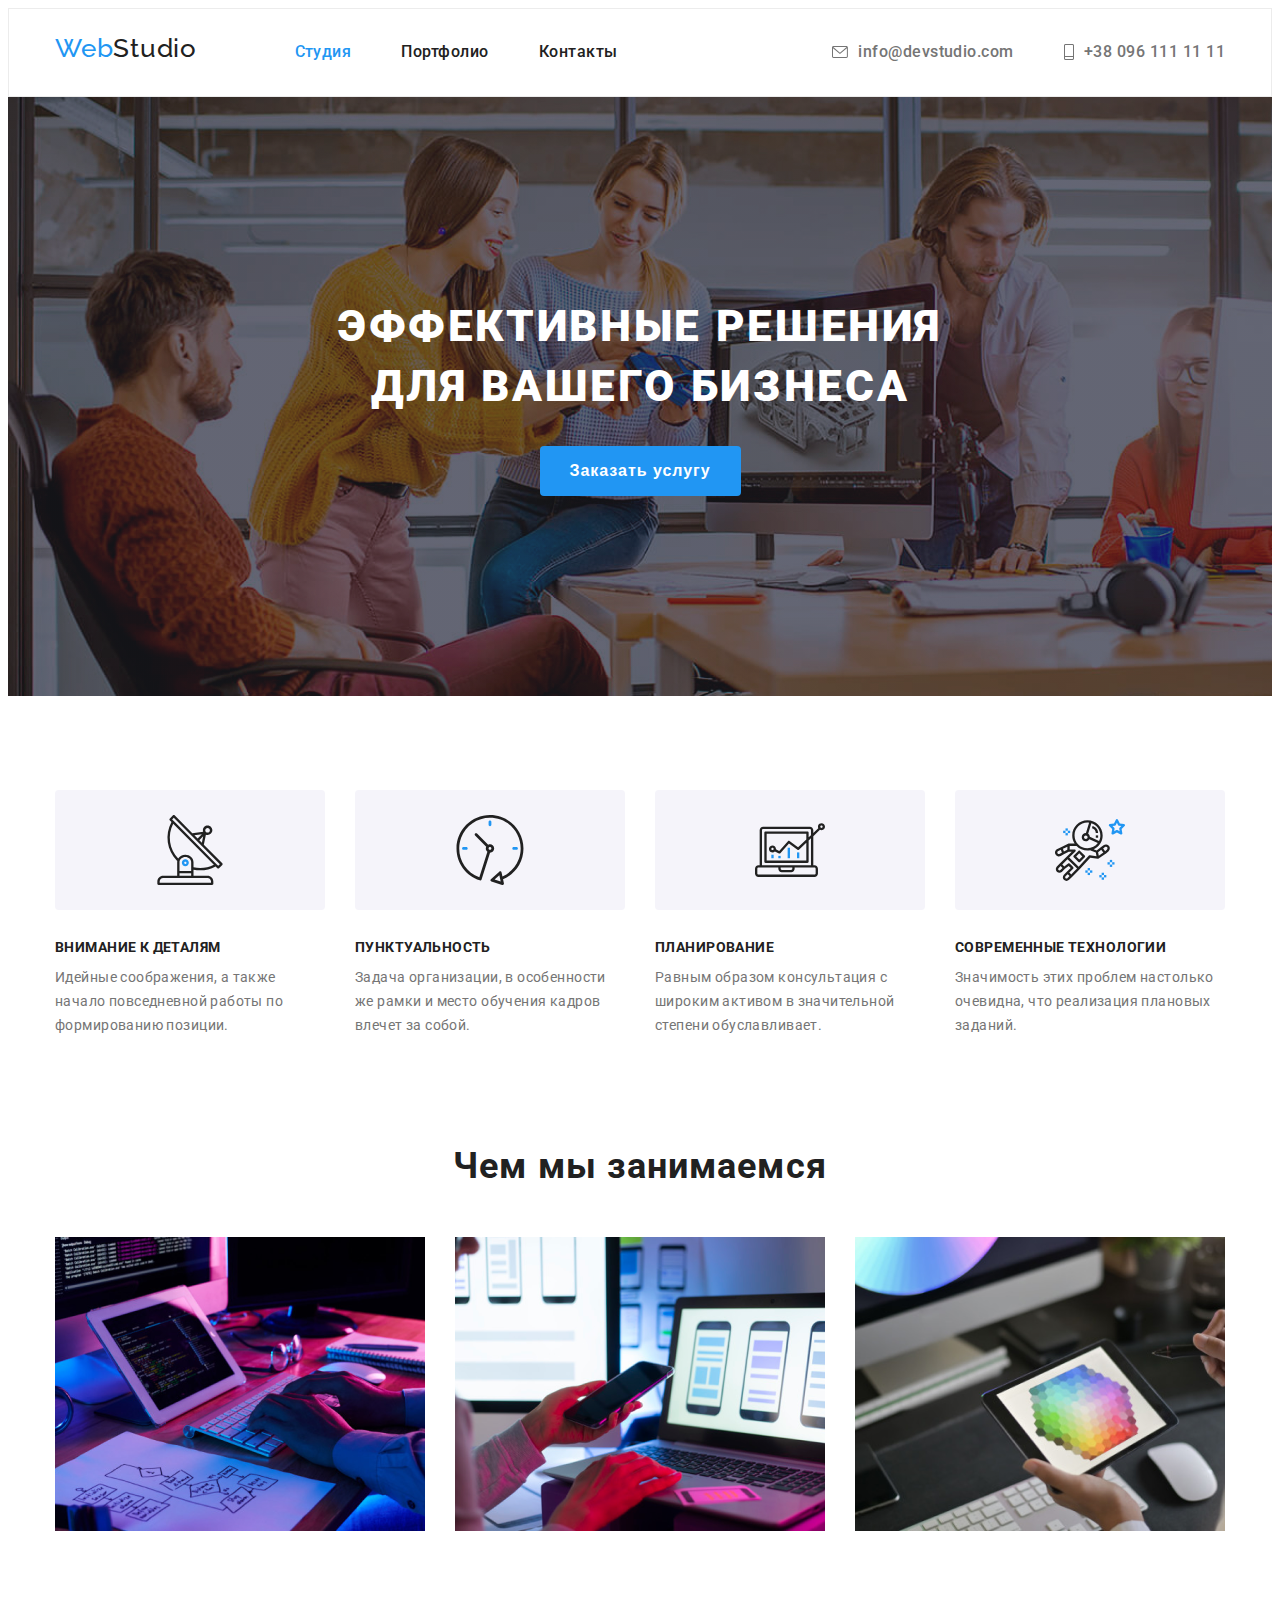
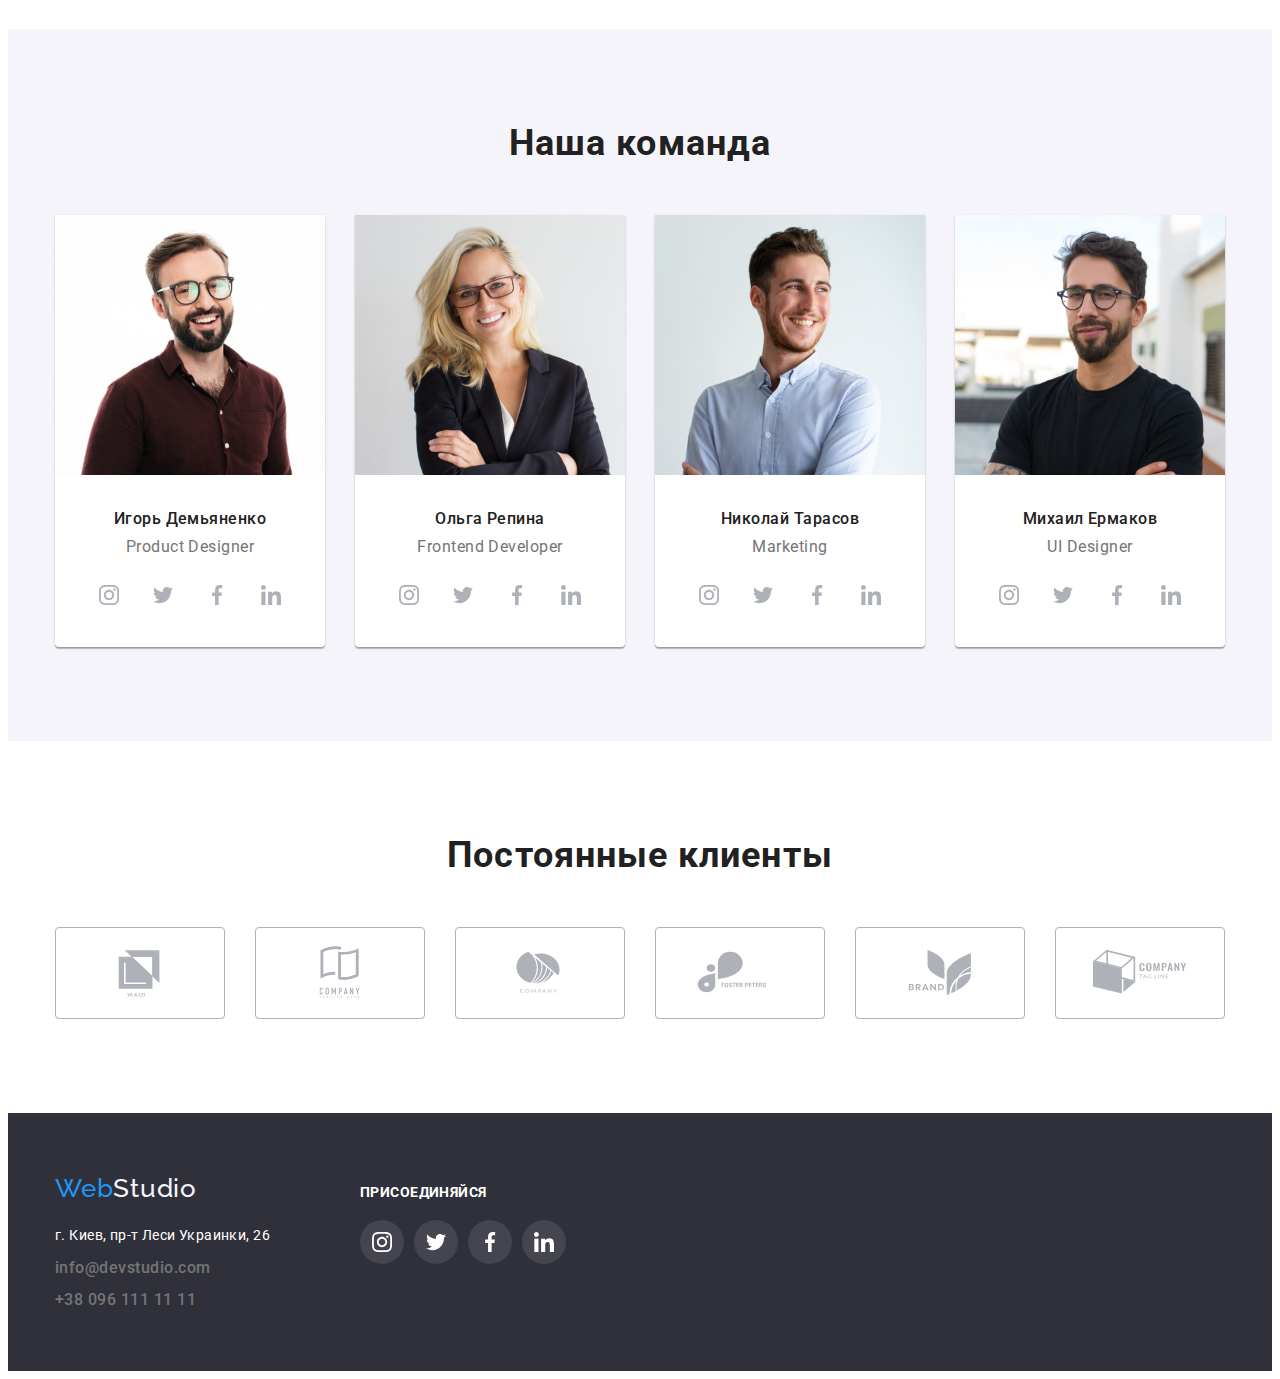
==== commit 946d2eca: "Добавляет правки" ====
--- a/index.html
+++ b/index.html
@@ -15,7 +15,7 @@
       integrity="sha512-ISS7cAi1PEhQ8jnbJpJZMd29NlhNj4AWYyLOSp2CE/CsHxTCu+r+t0D2yoJudVrd0/8fTVPUVDzY5Tvli75u/g=="
       crossorigin="anonymous"
     />
-    <link rel="stylesheet" href="./css /styles.css" />
+    <link rel="stylesheet" href="./css/styles.css" />
   </head>
   <body>
     <!--Шапка сайта-->
@@ -466,7 +466,7 @@
           </div>
           <div class="join-container">
             <h3 class="third-title">Присоединяйся</h3>
-            <ul class="list social-icons">
+            <ul class="list social-icons-footer">
               <li class="social-icons-item">
                 <a
                   href=""
--- a/css/styles.css
+++ b/css/styles.css
@@ -0,0 +1,556 @@
+:root {
+  --primary-color: #757575;
+  --secondary-color: #212121;
+  --accent-color: #2196f3;
+  --main-font: "Roboto";
+  --accent-font: "Raleway";
+  --prime-bg: #e5e5e5;
+  --secondary-bg: #f5f4fa;
+  --dark-bg: #2f303a;
+  --social-icon-color: #afb1b8;
+}
+html {
+  box-sizing: border-box;
+}
+
+*,
+*::before,
+*::after {
+  box-sizing: inherit;
+}
+
+h1,
+h2,
+h3,
+h4,
+h5,
+h6,
+p {
+  margin-top: 0;
+}
+
+.list {
+  list-style: none;
+  padding-left: 0;
+  margin: 0;
+}
+
+/* img {
+  display: block;
+  max-width: 100%;
+  height: auto; */
+
+body {
+  font-family: var(--main-font), sans-serif;
+  font-size: 16px;
+  letter-spacing: 0.03em;
+  color: var(--primary-color);
+  font-weight: 400;
+}
+
+.link {
+  color: inherit;
+  text-decoration: none;
+  line-height: 1.43;
+  font-weight: 500;
+  /* padding-top: 32px;
+  padding-bottom: 32px; */
+}
+
+.container {
+  width: 1200px;
+  padding-right: 15px;
+  padding-left: 15px;
+  margin-left: auto;
+  margin-right: auto;
+}
+
+/* Хедер */
+.nav.list {
+  display: inline-flex;
+}
+
+.nav-item:not(:last-child) {
+  margin-right: 50px;
+}
+
+.contacts-item:not(:last-child) {
+  margin-right: 50px;
+}
+.contacts-link {
+  display: flex;
+  align-items: center;
+  padding-top: 32px;
+  padding-bottom: 32px;
+}
+.contacts-icon {
+  width: 16px;
+  height: 12px;
+  margin-right: 10px;
+  fill: var(--primary-color);
+}
+.contacts-icon.phone {
+  width: 10px;
+  height: 16px;
+}
+.link:hover .contacts-icon {
+  fill: var(--accent-color);
+}
+
+.page-header .container {
+  display: flex;
+  align-items: center;
+}
+.nav {
+  margin-right: auto;
+  align-items: center;
+}
+.page-header .list.contacts {
+  display: flex;
+}
+
+.page-header {
+  /* padding-top: 30px;
+  padding-bottom: 30px; */
+  border: 1px solid #ececec;
+}
+
+.link.nav {
+  color: var(--secondary-color);
+  display: block;
+  padding-top: 32px;
+  padding-bottom: 32px;
+}
+.link.nav.current {
+  color: var(--accent-color);
+}
+.link:hover,
+.link:focus,
+.link:active {
+  color: var(--accent-color);
+}
+
+.link:hover .contacts-icon,
+.link:focus .contacts-icon {
+  fill: currentColor;
+}
+
+.address {
+  font-style: inherit;
+  margin: 0;
+}
+.link.logo {
+  color: var(--secondary-color);
+  font-family: var(--accent-font);
+  font-size: 26px;
+  letter-spacing: 0.03em;
+  line-height: 1.19;
+  margin-right: 93px;
+  /* display: inline-block; */
+}
+.link.logo.white {
+  color: #f5f4fa;
+}
+.logo-part {
+  color: var(--accent-color);
+}
+.dark-bg {
+  background-color: var(--dark-bg);
+}
+/* Hero section */
+.hero-section {
+  margin-left: auto;
+  margin-right: auto;
+  padding: 200px 0px;
+  background-image: linear-gradient(
+      to top,
+      rgba(47, 48, 58, 0.4),
+      rgba(47, 48, 58, 0.4)
+    ),
+    url(../images/bgimg.jpg);
+
+  max-width: 1600px;
+  background-repeat: no-repeat;
+}
+
+.hero-container {
+  max-width: 696px;
+}
+
+.title {
+  font-size: 44px;
+  line-height: 1.36;
+  letter-spacing: 0.06em;
+  text-transform: uppercase;
+  text-align: center;
+  font-weight: 900;
+  color: #ffffff;
+}
+.button {
+  font-size: 16px;
+  line-height: 1.87;
+  font-weight: 700;
+  display: flex;
+  text-align: center;
+  align-items: center;
+  letter-spacing: 0.06em;
+  color: white;
+  background-color: var(--accent-color);
+  cursor: pointer;
+  margin-left: auto;
+  margin-right: auto;
+  /* margin-bottom: 200px; */
+  border: none;
+  border-radius: 4px;
+  padding-left: 30px;
+  padding-right: 30px;
+  padding-top: 10px;
+  padding-bottom: 10px;
+}
+.button:focus {
+  background-color: var(--accent-color);
+}
+
+/* Особенности */
+.hidden-title {
+  position: absolute;
+  clip: rect(0 0 0 0);
+  width: 1px;
+  height: 1px;
+  margin: -1px;
+}
+.title-features {
+  font-size: 14px;
+  line-height: 1.14;
+  letter-spacing: 0.03em;
+  text-transform: uppercase;
+  color: var(--secondary-color);
+  font-weight: 700;
+  margin-bottom: 10px;
+}
+.first-feature::before {
+  content: "";
+  width: 270px;
+  height: 120px;
+  background-image: url(../images/svg/antenna.svg);
+  display: block;
+  background-position: right 100px top 25px;
+  background-repeat: no-repeat;
+  border-radius: 4px;
+  background-color: var(--secondary-bg);
+  margin-bottom: 30px;
+}
+
+.second-feature::before {
+  content: "";
+  width: 270px;
+  height: 120px;
+  background-image: url(../images/svg/clock.svg);
+  display: block;
+  background-position: right 100px top 25px;
+  background-repeat: no-repeat;
+  border-radius: 4px;
+  background-color: var(--secondary-bg);
+  margin-bottom: 30px;
+}
+.third-feature::before {
+  content: "";
+  width: 270px;
+  height: 120px;
+  background-image: url(../images/svg/diagram.svg);
+  display: block;
+  background-position: right 100px top 25px;
+  background-repeat: no-repeat;
+  border-radius: 4px;
+  background-color: var(--secondary-bg);
+  margin-bottom: 30px;
+}
+.fourth-feature::before {
+  content: "";
+  width: 270px;
+  height: 120px;
+  background-image: url(../images/svg/astronaut.svg);
+  display: block;
+  background-position: right 100px top 25px;
+  background-repeat: no-repeat;
+  border-radius: 4px;
+  background-color: var(--secondary-bg);
+  margin-bottom: 30px;
+}
+
+.text {
+  font-size: 14px;
+  line-height: 1.71;
+  letter-spacing: 0.03em;
+  color: var(--primary-color);
+}
+.section {
+  padding-top: 94px;
+  padding-bottom: 94px;
+}
+.section.team {
+  background-color: var(--secondary-bg);
+}
+.section.gallery {
+  padding-top: 0;
+}
+
+.second-title {
+  font-size: 36px;
+  line-height: 1.16;
+  text-align: center;
+  letter-spacing: 0.03em;
+  color: var(--secondary-color);
+  font-weight: 700;
+  margin-bottom: 50px;
+}
+.card-set {
+  display: flex;
+  flex-wrap: wrap;
+  margin-right: -30px;
+}
+.features-item {
+  width: 270px;
+  /* height: 101px; */
+  margin-right: 30px;
+  flex-basis: calc((100% - 4 * 30px) / 4);
+}
+
+.gallery-item {
+  margin-right: 30px;
+  flex-basis: calc((100% - 3 * 30px) / 3);
+}
+
+.team-names {
+  font-weight: 500;
+  font-size: 16px;
+  line-height: 1.187;
+  letter-spacing: 0.03em;
+  color: var(--secondary-color);
+  /* padding-top: 30px; */
+  margin-bottom: 0;
+}
+.team-cards {
+  text-align: center;
+  margin-right: 30px;
+  flex-basis: calc((100% - 4 * 30px) / 4);
+  background-color: #fff;
+  box-shadow: 0px 1px 3px rgba(0, 0, 0, 0.12), 0px 1px 1px rgba(0, 0, 0, 0.14),
+    0px 2px 1px rgba(0, 0, 0, 0.2);
+  border-radius: 0px 0px 4px 4px;
+}
+.card-text {
+  padding: 30px;
+}
+.position {
+  font-size: 16px;
+  line-height: 1.18;
+  letter-spacing: 0.03em;
+  color: var(--primary-color);
+  margin-top: 10px;
+  /* padding-bottom: 30px; */
+  margin-bottom: 0;
+}
+/* Иконки соц-сетей */
+.social-icons {
+  display: inline-flex;
+  /* padding-bottom: 30px; */
+  margin-top: 16px;
+}
+.social-icons-item:not(:last-child) {
+  margin-right: 10px;
+}
+.social-icons-svg {
+  width: 20px;
+  height: 20px;
+  fill: var(--social-icon-color);
+}
+.social-icons-link {
+  width: 44px;
+  height: 44px;
+  border-radius: 50%;
+  background-color: #fff;
+  display: flex;
+  align-items: center;
+  justify-content: center;
+}
+.social-icons-link:hover .social-icons-svg,
+.social-icons-link:focus .social-icons-svg {
+  fill: #fff;
+}
+.social-icons-link:hover,
+.social-icons-link:focus {
+  background-color: var(--accent-color);
+}
+
+/* Постоянные клиенты */
+.clients-list {
+  display: flex;
+}
+.clients-link {
+  border: 1px solid var(--social-icon-color);
+  border-radius: 4px;
+  display: flex;
+  justify-content: center;
+  align-items: center;
+  width: 170px;
+  height: 92px;
+}
+.clients-link:hover .clients-svg,
+.clients-link:focus .clients-svg {
+  fill: var(--accent-color);
+}
+.clients-link:hover,
+.clients-link:focus {
+  border-color: var(--accent-color);
+}
+.clients-svg {
+  width: 106px;
+  height: 60px;
+  fill: var(--social-icon-color);
+}
+.clients-item:not(:last-child) {
+  margin-right: 30px;
+}
+
+/* Футер */
+
+.dark-bg.footer {
+  padding-top: 60px;
+  padding-bottom: 60px;
+}
+.footer-container {
+  display: inline-flex;
+  align-items: baseline;
+}
+.text.address {
+  color: #ffffff;
+  margin-top: 20px;
+}
+.footer-item {
+  margin-top: 9px;
+}
+.third-title {
+  font-weight: bold;
+  font-size: 14px;
+  line-height: 16px;
+  letter-spacing: 0.03em;
+  text-transform: uppercase;
+  color: #ffffff;
+  margin-bottom: 0px;
+}
+/* Иконки футера */
+.social-icons-footer {
+  display: inline-flex;
+  margin-top: 20px;
+}
+
+.footer-icons-link {
+  width: 44px;
+  height: 44px;
+  border-radius: 50%;
+  background-color: rgba(255, 255, 255, 0.1);
+  display: flex;
+  align-items: center;
+  justify-content: center;
+}
+.footer-icons-svg {
+  width: 20px;
+  height: 20px;
+  fill: #ffffff;
+}
+.footer-icons-link:hover {
+  background-color: var(--accent-color);
+}
+
+.address-container {
+  margin-right: 70px;
+}
+/* Портфолио */
+.button-menu {
+  background: var(--secondary-bg);
+  border-radius: 4px;
+  font-family: Roboto;
+  font-size: 16px;
+  line-height: 1.62;
+  text-align: center;
+  letter-spacing: 0.03em;
+  align-items: center;
+  font-weight: 500;
+  border: none;
+  padding-left: 22px;
+  padding-right: 22px;
+  padding-top: 6px;
+  padding-bottom: 6px;
+}
+.default-btn {
+  background: var(--accent-color);
+  color: #ffffff;
+  box-shadow: 0px 3px 1px rgba(0, 0, 0, 0.1), 0px 1px 2px rgba(0, 0, 0, 0.08),
+    0px 2px 2px rgba(0, 0, 0, 0.12);
+}
+
+.button-menu:hover,
+.button-menu:focus {
+  background-color: var(--accent-color);
+  color: #ffffff;
+  box-shadow: 0px 3px 1px rgba(0, 0, 0, 0.1), 0px 1px 2px rgba(0, 0, 0, 0.08),
+    0px 2px 2px rgba(0, 0, 0, 0.12);
+}
+.menu {
+  text-align: center;
+  margin-right: 9px;
+}
+.list.menu-item {
+  justify-content: center;
+  margin-bottom: 50px;
+}
+.portfolio-text {
+  padding-left: 24px;
+  padding-right: 24px;
+  padding-top: 20px;
+  padding-bottom: 20px;
+}
+
+.portfolio-tittle {
+  font-weight: 700;
+  font-size: 18px;
+  line-height: 2;
+  letter-spacing: 0.06em;
+  color: var(--secondary-color);
+  margin-bottom: 0;
+}
+.portfolio-item {
+  font-size: 16px;
+  line-height: 1.87;
+  letter-spacing: 0.03em;
+  color: var(--primary-color);
+  /* margin-left: 24px; */
+  /* margin-bottom: 20px; */
+  margin-top: 4px;
+  margin-block-end: 0em;
+}
+.portfolio-card {
+  margin-right: 30px;
+  flex-basis: calc((100% - 9 * 30px) / 9);
+  border: 1px solid #eeeeee;
+  width: 370px;
+  margin-bottom: 30px;
+  min-height: 404px;
+  border-top: none;
+}
+.portfolio-card:hover,
+.portfolio-card:focus {
+  box-shadow: 0px 1px 1px rgba(0, 0, 0, 0.12), 0px 4px 4px rgba(0, 0, 0, 0.06),
+    1px 4px 6px rgba(0, 0, 0, 0.16);
+  box-shadow: 0px 1px 1px rgba(0, 0, 0, 0.12), 0px 4px 4px rgba(0, 0, 0, 0.06),
+    1px 4px 6px rgba(0, 0, 0, 0.16);
+}
+
+.portfolio-card:nth-child(3n) {
+  margin-right: 0;
+}
+
+.portfolio-card:nth-last-child(-n + 3) {
+  margin-bottom: 0;
+}
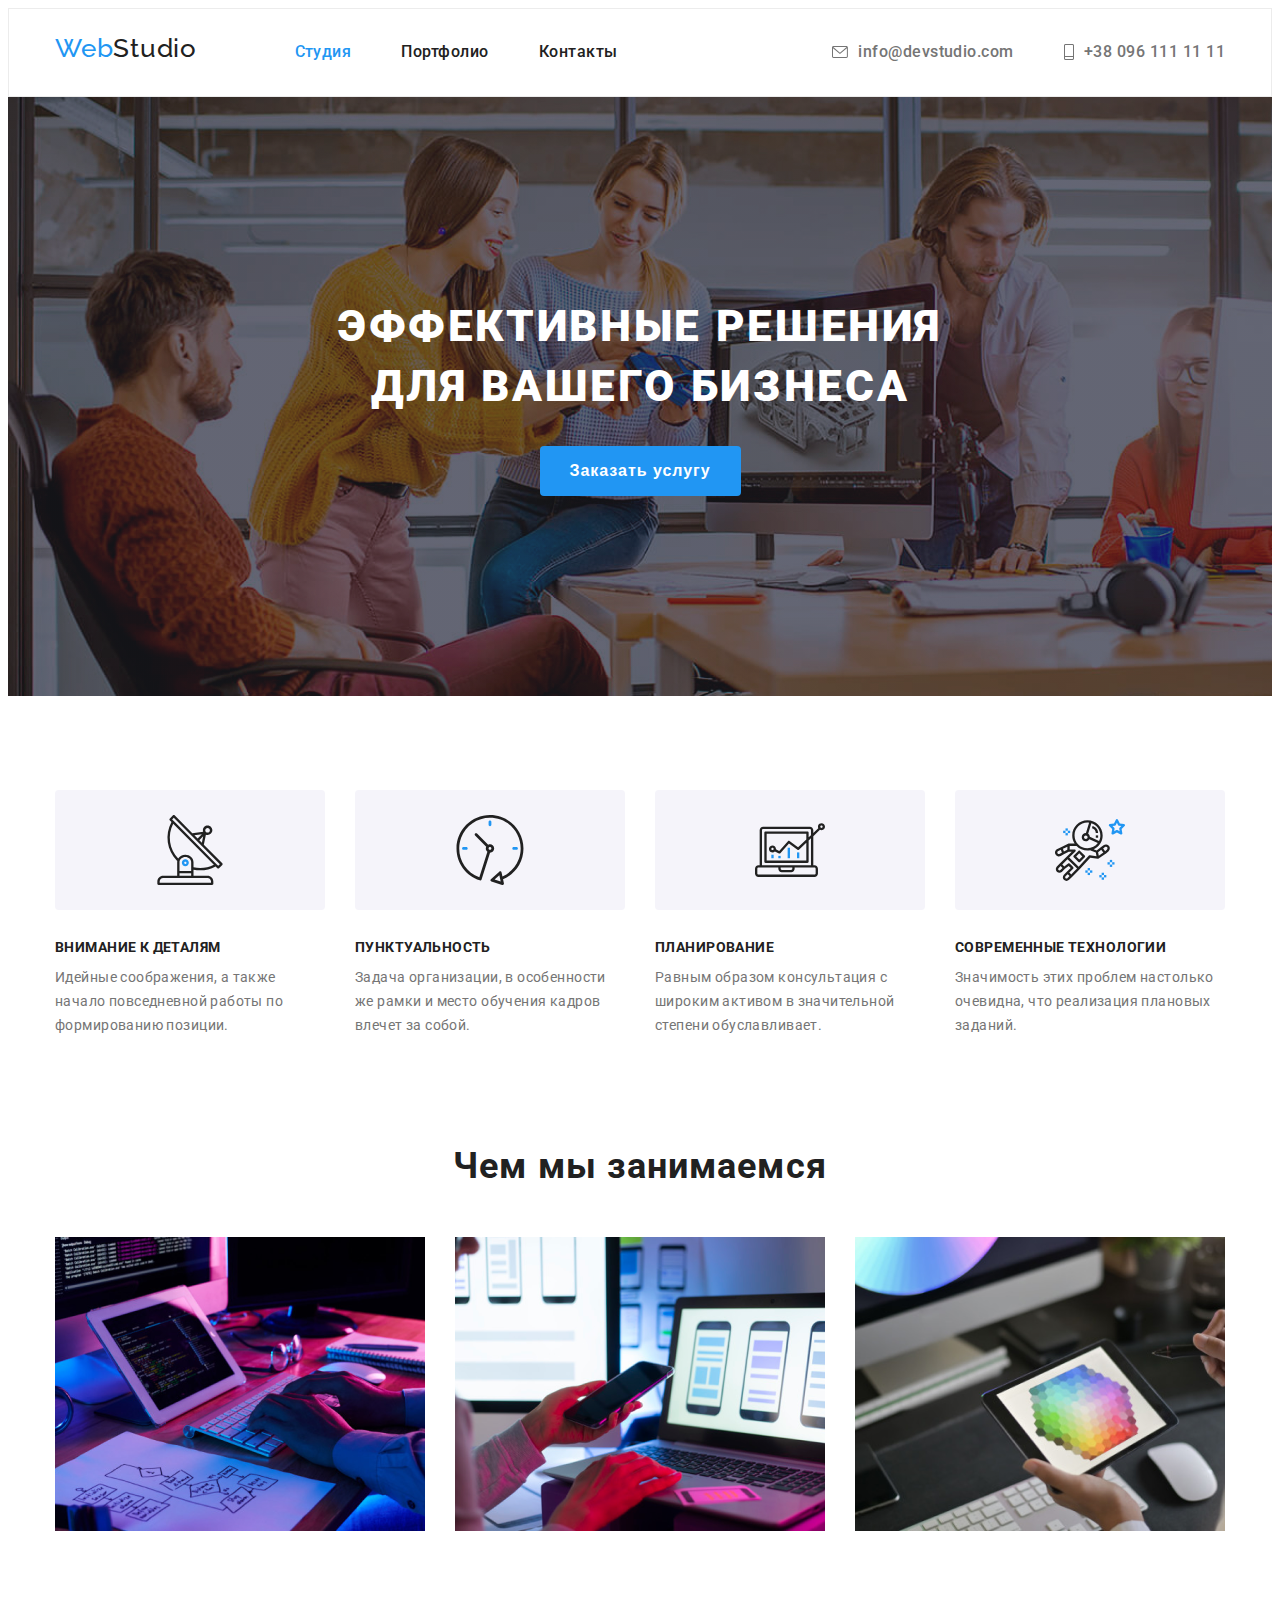
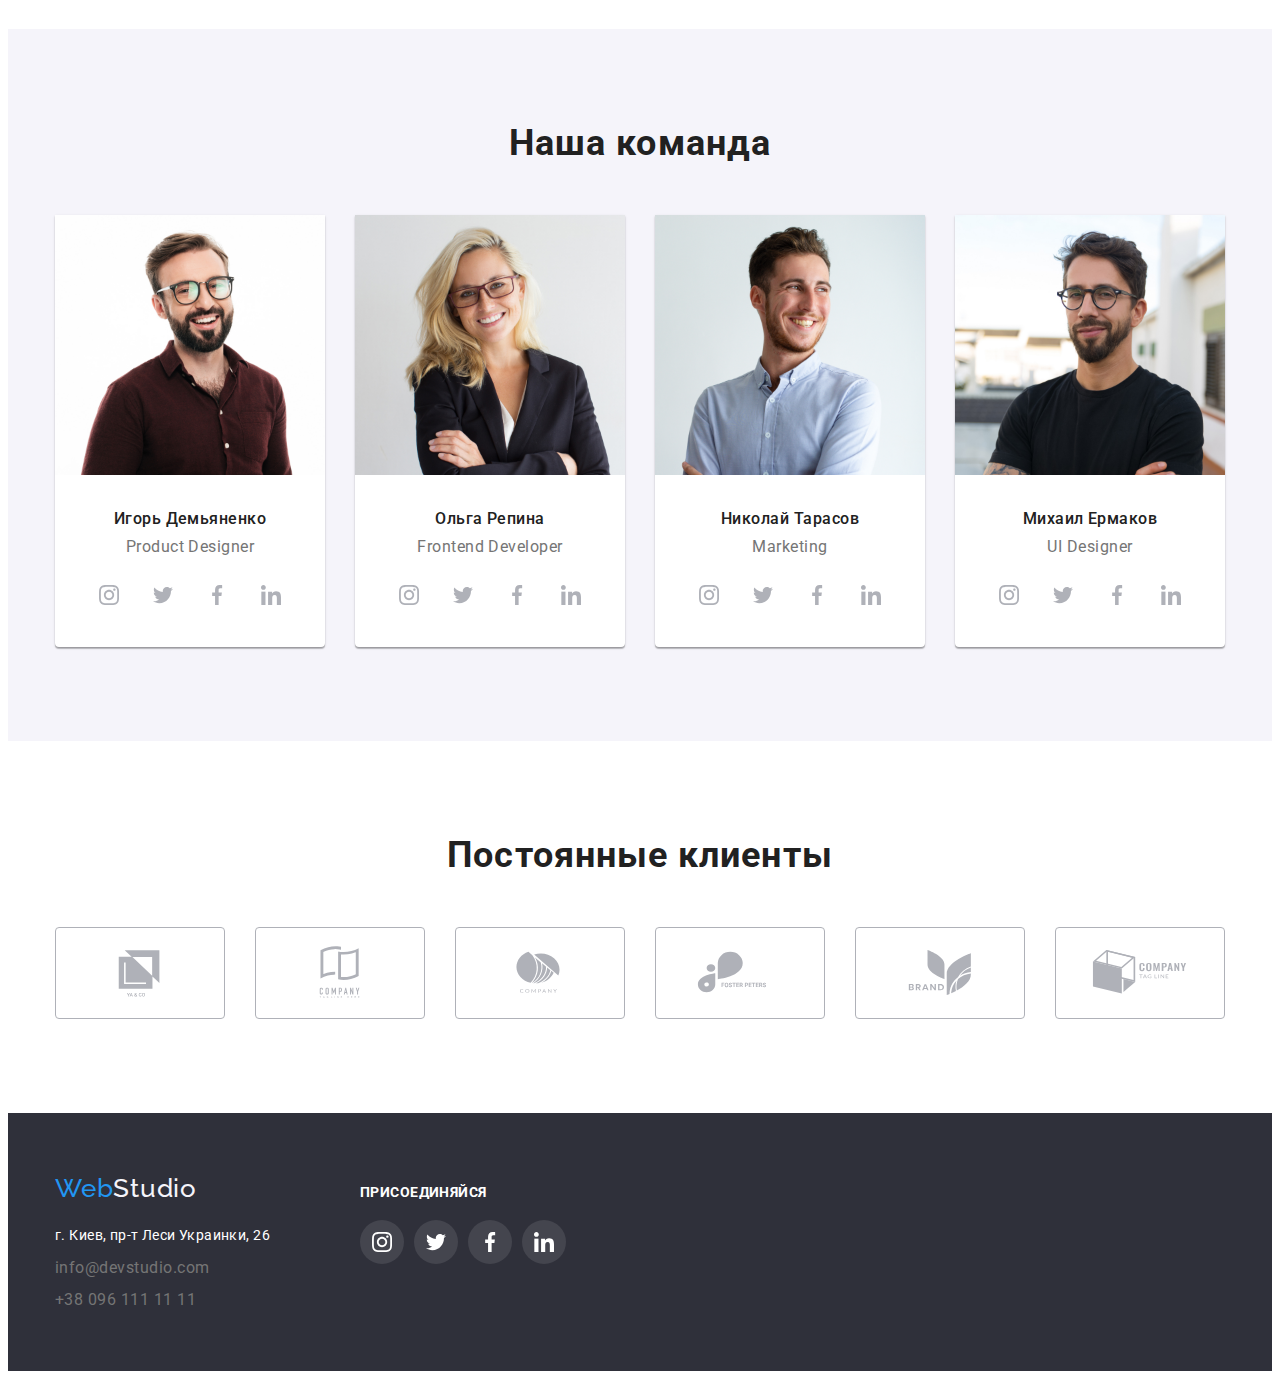
==== commit 1f6051e7: "Добавляет правки" ====
--- a/index.html
+++ b/index.html
@@ -454,12 +454,14 @@
               <p class="text address">г. Киев, пр-т Леси Украинки, 26</p>
               <ul class="list">
                 <li class="footer-item">
-                  <a class="link" href="mailto:info@devstudio.com"
+                  <a class="link footer-text" href="mailto:info@devstudio.com"
                     >info@devstudio.com</a
                   >
                 </li>
                 <li class="footer-item">
-                  <a class="link" href="tel:+380961111111">+38 096 111 11 11</a>
+                  <a class="link footer-text" href="tel:+380961111111"
+                    >+38 096 111 11 11</a
+                  >
                 </li>
               </ul>
             </address>
--- a/css/styles.css
+++ b/css/styles.css
@@ -56,7 +56,9 @@
   /* padding-top: 32px;
   padding-bottom: 32px; */
 }
-
+.link.footer-text {
+  font-weight: 400;
+}
 .container {
   width: 1200px;
   padding-right: 15px;
@@ -146,10 +148,13 @@
   letter-spacing: 0.03em;
   line-height: 1.19;
   margin-right: 93px;
+  padding-top: 30px;
+  padding-bottom: 30px;
   /* display: inline-block; */
 }
 .link.logo.white {
   color: #f5f4fa;
+  padding: 0;
 }
 .logo-part {
   color: var(--accent-color);
@@ -315,9 +320,12 @@
   margin-right: 30px;
   flex-basis: calc((100% - 4 * 30px) / 4);
 }
+.gallery-item:not(:last-child) {
+  margin-right: 30px;
+}
 
 .gallery-item {
-  margin-right: 30px;
+  /* margin-right: 30px; */
   flex-basis: calc((100% - 3 * 30px) / 3);
 }
 
@@ -332,13 +340,16 @@
 }
 .team-cards {
   text-align: center;
-  margin-right: 30px;
+  /* margin-right: 30px; */
   flex-basis: calc((100% - 4 * 30px) / 4);
   background-color: #fff;
   box-shadow: 0px 1px 3px rgba(0, 0, 0, 0.12), 0px 1px 1px rgba(0, 0, 0, 0.14),
     0px 2px 1px rgba(0, 0, 0, 0.2);
   border-radius: 0px 0px 4px 4px;
 }
+.team-cards:not(:last-child) {
+  margin-right: 30px;
+}
 .card-text {
   padding: 30px;
 }
@@ -459,7 +470,13 @@
   height: 20px;
   fill: #ffffff;
 }
-.footer-icons-link:hover {
+
+.footer-icons-link:hover .social-icons-svg,
+.footer-icons-link:focus .social-icons-svg {
+  fill: #fff;
+}
+.footer-icons-link:hover,
+.footer-icons-link:focus {
   background-color: var(--accent-color);
 }
 
@@ -504,6 +521,7 @@
 .list.menu-item {
   justify-content: center;
   margin-bottom: 50px;
+  margin-right: 0;
 }
 .portfolio-text {
   padding-left: 24px;
@@ -536,13 +554,20 @@
   border: 1px solid #eeeeee;
   width: 370px;
   margin-bottom: 30px;
-  min-height: 404px;
+  /* min-height: 404px; */
   border-top: none;
 }
-.portfolio-card:hover,
+/* .portfolio-card:hover,
 .portfolio-card:focus {
   box-shadow: 0px 1px 1px rgba(0, 0, 0, 0.12), 0px 4px 4px rgba(0, 0, 0, 0.06),
     1px 4px 6px rgba(0, 0, 0, 0.16);
+} */
+.focused-card {
+  display: block;
+  text-decoration: none;
+}
+.focused-card:focus,
+.focused-card:hover {
   box-shadow: 0px 1px 1px rgba(0, 0, 0, 0.12), 0px 4px 4px rgba(0, 0, 0, 0.06),
     1px 4px 6px rgba(0, 0, 0, 0.16);
 }
